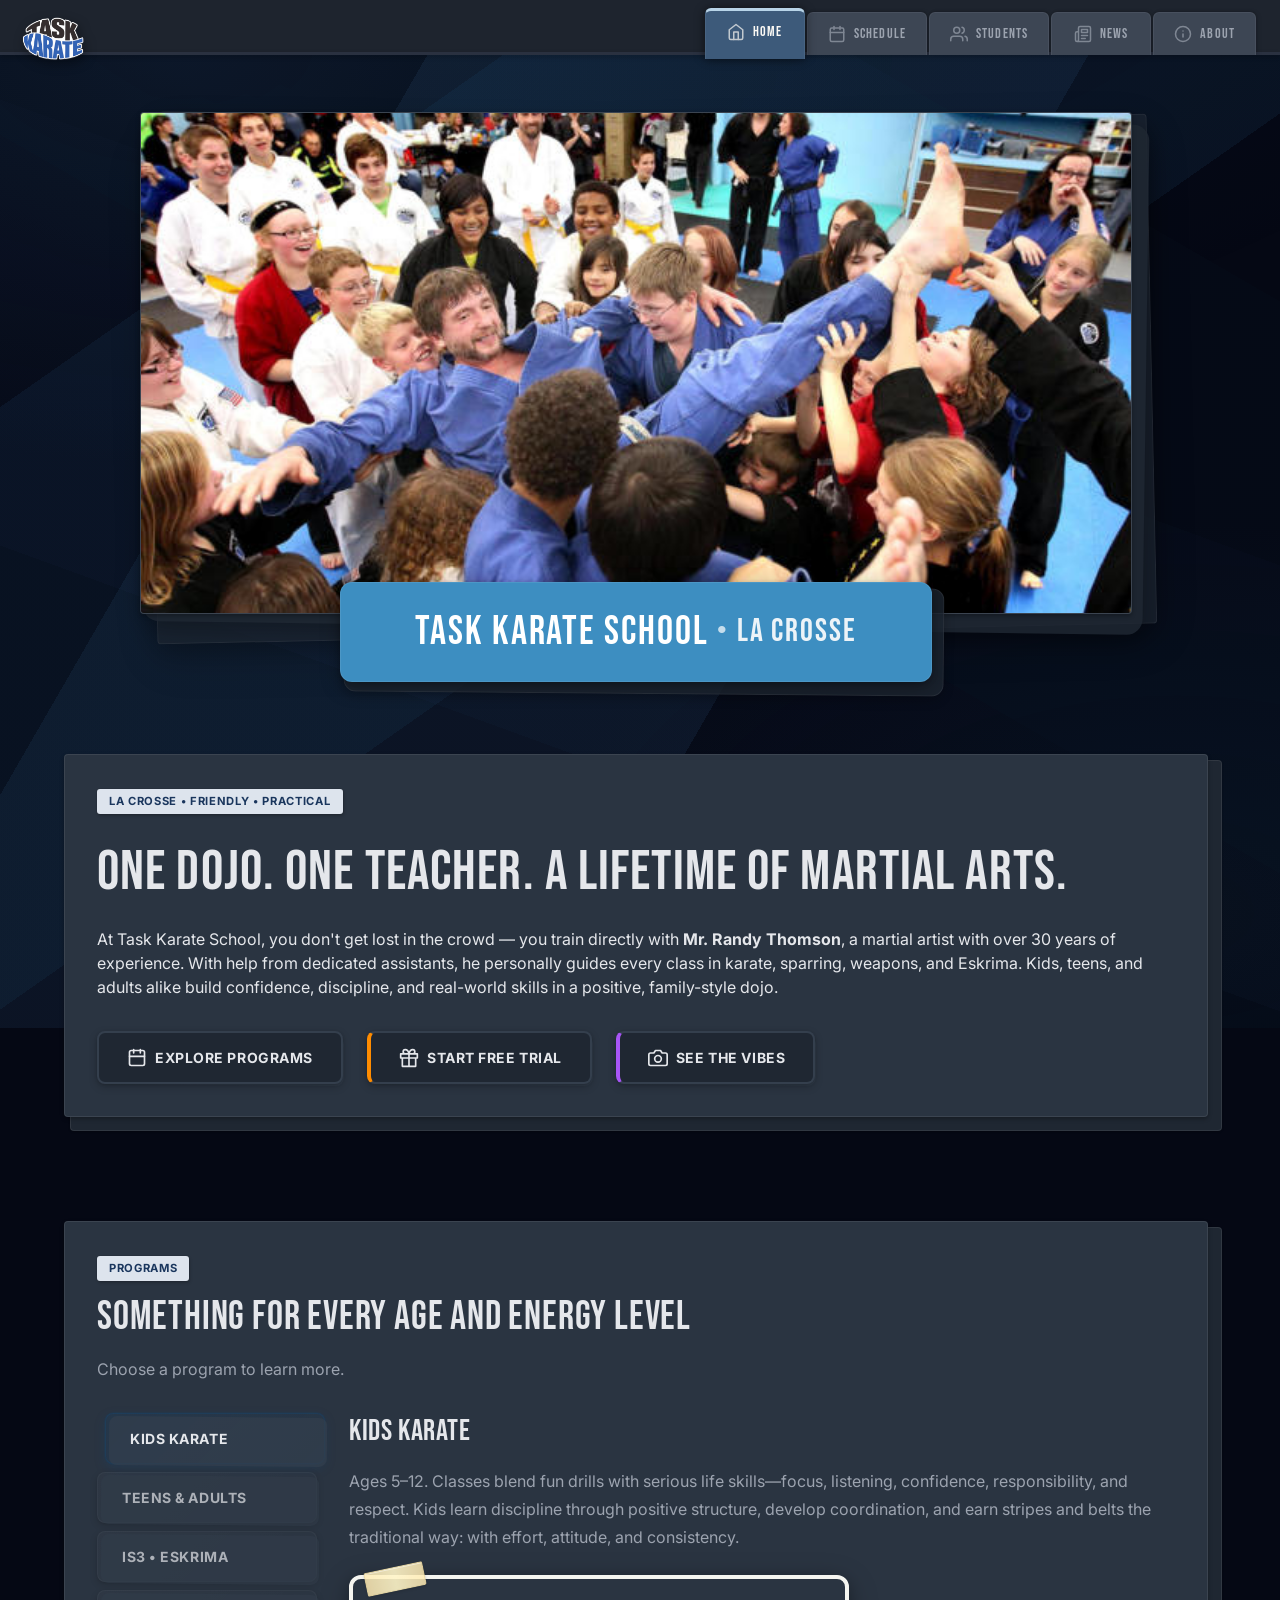
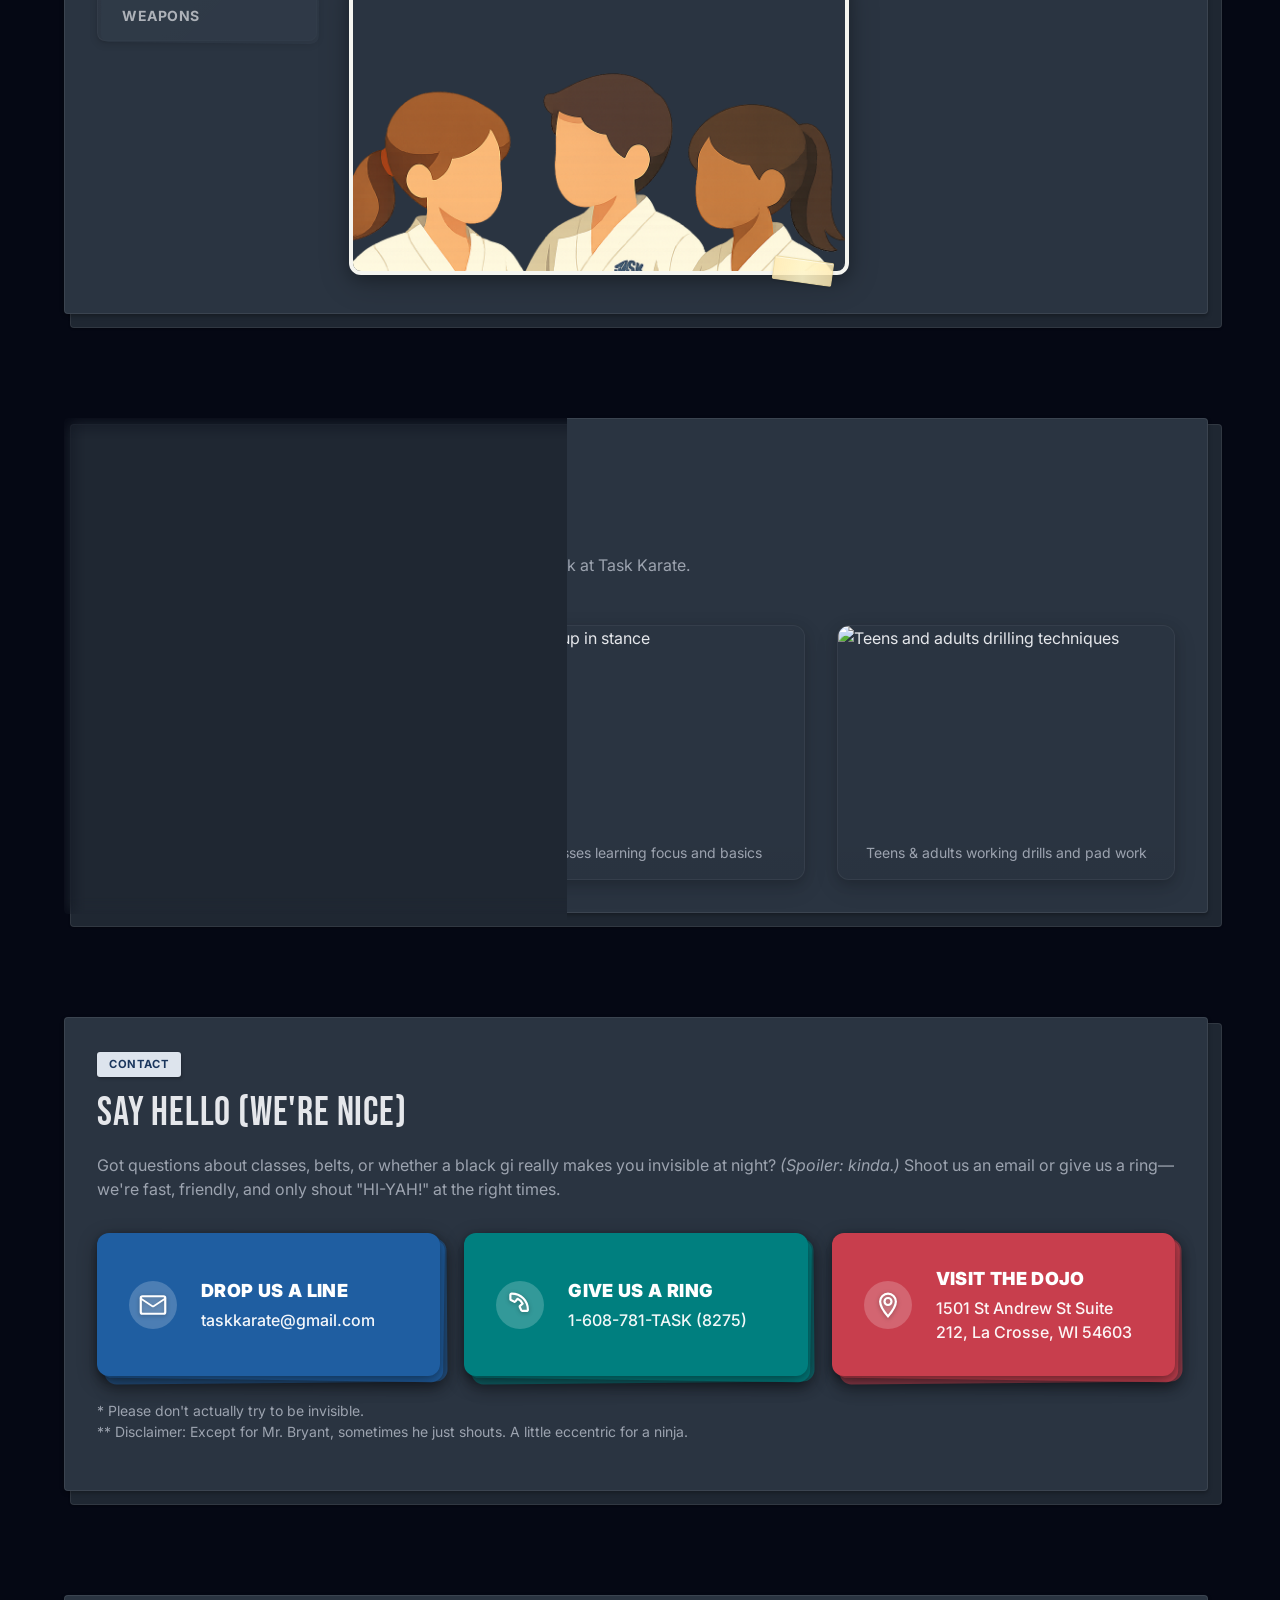
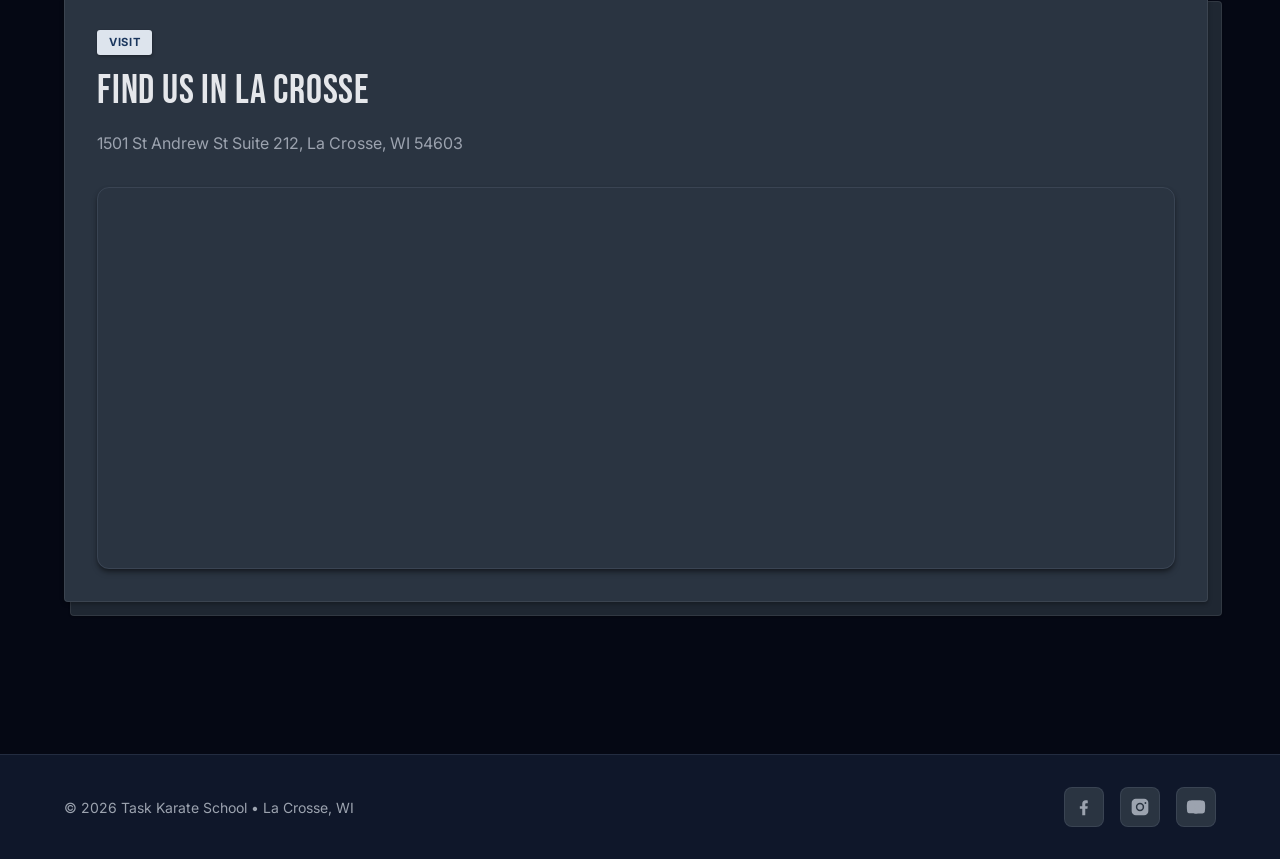
==== index.html @ 5d3a62e2 "Initial Upload" ====
<!DOCTYPE html>
<html lang="en">
<!-- ============================================
     TASK KARATE v4 - HOME PAGE
     Version: 4.0.0
     
     ╔════════════════════════════════════════════╗
     ║  BUILT WITH PAPER-FU METHODOLOGY           ║
     ╠════════════════════════════════════════════╣
     ║  A layered, tactile design system          ║
     ║  inspired by scrapbooking and Paper Mario. ║
     ╚════════════════════════════════════════════╝
     
     FILE STRUCTURE:
     ───────────────────────────────────────────
     css/
       paper-fu-core.css      ← Structural foundation
       paper-fu-theme-hi-yah.css ← Hi-Yah! colors/fonts
       paper-fu-navigation.css ← Navigation styles
       paper-fu-footer.css     ← Footer styles
       index.css               ← This page's styles
     
     js/
       partials.js       ← Loads nav/footer HTML
       navigation.js     ← Hamburger menu toggle
       scroll-progress.js ← Scroll progress bar
       tabs.js           ← Program tab switching
     
     SECTIONS ON THIS PAGE:
     ───────────────────────────────────────────
     1. HERO - Big cover image
     2. INTRO - Welcome message
     3. PROGRAMS - Kids, Teens/Adults, Eskrima, Weapons
     4. PHOTOS - Life on the mats gallery
     5. CONTACT - Email, phone, address
     6. MAP - Google Maps embed
     ============================================ -->

<head>
  <meta charset="UTF-8">
  <meta name="viewport" content="width=device-width, initial-scale=1">
  
  <!-- SEO Meta Tags -->
  <title>Task Karate School – La Crosse, WI</title>
  <meta name="description" content="Karate for kids, teens, and adults in the La Crosse area. Build confidence, learn practical self-defense, and have a blast at Task Karate School.">
  
  <!-- Favicon -->
  <link rel="icon" href="images/logo/Logo.png">
  
  <!-- ==========================================
       CSS FILES - Load Order Matters!
       ==========================================
       1. Core framework (structure, variables)
       2. Theme (colors, fonts)
       3. Origami enhancements (depth, shadows)
       4. Components (nav, footer)
       5. Page-specific styles
       ========================================== -->
  <link rel="stylesheet" href="css/paper-fu-core.css">
  <link rel="stylesheet" href="css/paper-fu-theme-hi-yah.css">
  <link rel="stylesheet" href="css/paper-fu-origami.css">
  <link rel="stylesheet" href="css/paper-fu-navigation.css">
  <link rel="stylesheet" href="css/paper-fu-footer.css">
  <link rel="stylesheet" href="css/index.css">
</head>

<body>
  
  <!-- ==========================================
       GEOMETRIC BACKGROUND
       ==========================================
       Decorative animated gradient background.
       Styled in paper-fu-theme-hi-yah.css
       ========================================== -->
  <div class="bg-geo" aria-hidden="true"></div>
  
  <!-- ==========================================
       HEADER (Navigation Bar)
       ==========================================
       Loaded dynamically from partials/navigation.html
       by js/partials.js
       ========================================== -->
  <div id="site-header"></div>
  
  <!-- ==========================================
       SCROLL PROGRESS INDICATOR
       ==========================================
       Colored bar showing page scroll position.
       Uses belt colors (white to black).
       Controlled by js/scroll-progress.js
       ========================================== -->
  <div class="navbar-progress" id="scrollProgress"></div>
  
  
  <!-- ==========================================
       MAIN CONTENT AREA
       ========================================== -->
  <main>
    
    
    <!-- ============================================
         SECTION 1: HERO
         ============================================
         Paper-Fu stacked hero with layered effect.
         
         TO CHANGE THE IMAGE:
         Update the src="" in the <img> tag below.
         ============================================ -->
    <section id="hero">
      <div class="container">
        
        <!-- Paper-Fu Hero Stack -->
        <div class="pf-stack hero-stack">
          <!-- Back paper layers (decorative) -->
          <div class="pf-layer bottom hero-layer"></div>
          <div class="pf-layer middle hero-layer"></div>
          
          <!-- Main hero image on top layer -->
          <div class="pf-layer top hero-wrapper">
            <img
              src="images/hero/Cover_Image.jpg"
              alt="Task Karate students celebrating on the mats"
              class="hero-image"
              loading="eager"
              decoding="async"
            >
          </div>
        </div>
        
        <!-- Title as separate paper element (below the image) -->
        <div class="hero-title-card pf-stack">
          <div class="pf-layer bottom"></div>
          <div class="pf-layer top">
            <h1 class="hero-text">
              <span class="hero-main">Task Karate School</span>
              <span class="hero-divider">•</span>
              <span class="hero-sub">La Crosse</span>
            </h1>
          </div>
        </div>
        
      </div>
    </section>
    
    
    <!-- ============================================
         SECTION 2: INTRO
         ============================================
         Welcome message with stacked paper effect.
         
         PAPER-FU STRUCTURE:
         ┌─────────────────────────────────────────┐
         │ .pf-stack                               │
         │   .pf-layer.bottom ← Back paper (tilted)│
         │   .pf-layer.top.pf-panel ← Front paper  │
         │     ...content...                       │
         └─────────────────────────────────────────┘
         ============================================ -->
    <section id="intro" class="pf-section">
      <div class="container">
        <div class="pf-stack">
          <!-- Back paper layer (decorative) -->
          <div class="pf-layer bottom"></div>
          
          <!-- Front paper layer (content) -->
          <div class="pf-layer top pf-panel">
            
            <!-- Eyebrow text (small label above heading) -->
            <span class="eyebrow">La Crosse • Friendly • Practical</span>
            
            <!-- Main heading -->
            <h1 class="heading-1 mt-3">One Dojo. One Teacher. A Lifetime of Martial Arts.</h1>
            
            <!-- Description paragraph -->
            <p class="mt-4">
              At Task Karate School, you don't get lost in the crowd — you train directly with
              <strong>Mr. Randy Thomson</strong>, a martial artist with over 30 years of experience.
              With help from dedicated assistants, he personally guides every class in karate, sparring,
              weapons, and Eskrima. Kids, teens, and adults alike build confidence, discipline,
              and real-world skills in a positive, family-style dojo.
            </p>
            
            <!-- Call-to-action buttons -->
            <div class="flex gap-4 mt-5 flex-wrap">
              <a class="btn" href="#programs">
                <!-- Calendar icon -->
                <svg width="20" height="20" viewBox="0 0 24 24" fill="none" stroke="currentColor" stroke-width="2" stroke-linecap="round" stroke-linejoin="round">
                  <rect x="3" y="3" width="18" height="18" rx="2"/>
                  <path d="M16 2v4M8 2v4M3 10h18"/>
                </svg>
                Explore Programs
              </a>
              <a class="btn btn-orange" href="#contact">
                <!-- Gift icon -->
                <svg width="20" height="20" viewBox="0 0 24 24" fill="none" stroke="currentColor" stroke-width="2" stroke-linecap="round" stroke-linejoin="round">
                  <path d="M20 12v10H4V12M22 7H2v5h20V7zM12 22V7M12 7H7.5a2.5 2.5 0 0 1 0-5C11 2 12 7 12 7zM12 7h4.5a2.5 2.5 0 0 0 0-5C13 2 12 7 12 7z"/>
                </svg>
                Start Free Trial
              </a>
              <a class="btn btn-purple" href="#photos">
                <!-- Camera icon -->
                <svg width="20" height="20" viewBox="0 0 24 24" fill="none" stroke="currentColor" stroke-width="2" stroke-linecap="round" stroke-linejoin="round">
                  <path d="M23 19a2 2 0 0 1-2 2H3a2 2 0 0 1-2-2V8a2 2 0 0 1 2-2h4l2-3h6l2 3h4a2 2 0 0 1 2 2z"/>
                  <circle cx="12" cy="13" r="4"/>
                </svg>
                See the Vibes
              </a>
            </div>
            
          </div>
        </div>
      </div>
    </section>
    
    
    <!-- ============================================
         SECTION 3: PROGRAMS
         ============================================
         Tabbed interface showing different programs:
         - Kids Karate
         - Teens & Adults
         - IS3 Eskrima
         - Weapons
         
         JavaScript (js/tabs.js) handles tab switching.
         ============================================ -->
    <section id="programs" class="pf-section">
      <div class="container">
        <div class="pf-stack">
          <div class="pf-layer bottom"></div>
          <div class="pf-layer top pf-panel">
            
            <span class="eyebrow">Programs</span>
            <h2 class="heading-2">Something for every age and energy level</h2>
            <p class="muted">Choose a program to learn more.</p>
            
            <!-- Programs Layout: Tabs on left, content on right -->
            <div class="programs-layout mt-6">
              
              <!-- TAB BUTTONS -->
              <div class="programs-tabs">
                <div class="tabs-list" role="tablist" aria-label="Programs">
                  
                  <!-- Kids Tab (default active) -->
                  <button 
                    class="tab btn is-active"
                    role="tab"
                    aria-selected="true"
                    aria-controls="panel-kids"
                    id="btn-kids"
                  >Kids Karate</button>
                  
                  <!-- Teens & Adults Tab -->
                  <button 
                    class="tab btn btn-purple"
                    role="tab"
                    aria-selected="false"
                    aria-controls="panel-teens"
                    id="btn-teens"
                  >Teens &amp; Adults</button>
                  
                  <!-- Eskrima Tab -->
                  <button 
                    class="tab btn btn-orange"
                    role="tab"
                    aria-selected="false"
                    aria-controls="panel-eskrima"
                    id="btn-eskrima"
                  >IS3 • Eskrima</button>
                  
                  <!-- Weapons Tab -->
                  <button 
                    class="tab btn btn-red"
                    role="tab"
                    aria-selected="false"
                    aria-controls="panel-weapons"
                    id="btn-weapons"
                  >Weapons</button>
                  
                </div>
              </div>
              
              <!-- TAB CONTENT PANELS -->
              <div class="programs-content">
                
                <!-- Kids Panel (default visible) -->
                <div class="tab-panel" id="panel-kids" role="tabpanel" aria-labelledby="btn-kids">
                  <h3 class="program-title">Kids Karate</h3>
                  <p class="program-desc">
                    Ages 5–12. Classes blend fun drills with serious life skills—focus, listening,
                    confidence, responsibility, and respect. Kids learn discipline through positive structure,
                    develop coordination, and earn stripes and belts the traditional way: with effort,
                    attitude, and consistency.
                  </p>
                  <div class="program-img-wrapper">
                    <img 
                      src="images/programs/Kids_Program.png"
                      alt="Kids Karate program"
                      class="program-img"
                      loading="lazy"
                    >
                  </div>
                </div>
                
                <!-- Teens & Adults Panel (hidden by default) -->
                <div class="tab-panel hidden" id="panel-teens" role="tabpanel" aria-labelledby="btn-teens">
                  <h3 class="program-title">Teens &amp; Adults</h3>
                  <p class="program-desc">
                    A practical blend of striking, self-defense, pad work, conditioning, and controlled 
                    partner drills. Teens and adults get a full-body workout, build confidence, reduce stress,
                    and develop real-world skills without the ego or intensity of a full-contact school.
                  </p>
                  <div class="program-img-wrapper">
                    <img 
                      src="images/programs/Teen_Adult_Program.png"
                      alt="Teens and adults karate program"
                      class="program-img"
                      loading="lazy"
                    >
                  </div>
                </div>
                
                <!-- Eskrima Panel (hidden by default) -->
                <div class="tab-panel hidden" id="panel-eskrima" role="tabpanel" aria-labelledby="btn-eskrima">
                  <h3 class="program-title">IS3 • Eskrima</h3>
                  <p class="program-desc">
                    Inayan System III (IS3) is a Filipino martial art rooted in the seven styles passed down 
                    from Mangisursuro Mike Inay and refined by Suro Emanuel Hart. Students learn timing, 
                    footwork, weapon handling, flow, and transitions between long, mid, and close range.
                  </p>
                  <div class="program-img-wrapper">
                    <img 
                      src="images/programs/IS3_Program.png"
                      alt="IS3 Eskrima program"
                      class="program-img"
                      loading="lazy"
                    >
                  </div>
                </div>
                
                <!-- Weapons Panel (hidden by default) -->
                <div class="tab-panel hidden" id="panel-weapons" role="tabpanel" aria-labelledby="btn-weapons">
                  <h3 class="program-title">Weapons</h3>
                  <p class="program-desc">
                    Structured practice with bo staff, nunchaku, escrima sticks, and traditional 
                    training tools. Students build coordination, control, and distance awareness using safe
                    padded or wooden trainers before progressing to more advanced techniques.
                  </p>
                  <div class="program-img-wrapper">
                    <img 
                      src="images/programs/Weapons_Program.png"
                      alt="Weapons training program"
                      class="program-img"
                      loading="lazy"
                    >
                  </div>
                </div>
                
              </div>
              
            </div>
            
          </div>
        </div>
      </div>
    </section>
    
    
    <!-- ============================================
         SECTION 4: PHOTOS
         ============================================
         Photo gallery showing life at the dojo.
         
         TO ADD MORE PHOTOS:
         Copy a <figure class="photo-tile">...</figure>
         block and update the src="" and text.
         ============================================ -->
    <section id="photos" class="pf-section">
      <div class="container">
        <div class="pf-stack">
          <div class="pf-layer bottom"></div>
          <div class="pf-layer top pf-panel">
            
            <span class="eyebrow">Photos</span>
            <h2 class="heading-2">Life on the Mats</h2>
            <p class="muted">
              Smiles, sweat, high-fives, and bowing in—peek at a typical week at Task Karate.
            </p>
            
            <!-- Photo Grid -->
            <div class="photo-grid mt-6">
              
              <figure class="photo-tile">
                <img
                  src="https://placehold.co/600x400/1e3a5f/94a3b8?text=Belt+Promotions"
                  alt="Big group celebrating on the mats"
                  class="photo-img"
                  loading="lazy"
                >
                <figcaption class="photo-caption">Belt promotions &amp; celebration days</figcaption>
              </figure>
              
              <figure class="photo-tile">
                <img
                  src="https://placehold.co/600x400/1e3a5f/94a3b8?text=Kids+Classes"
                  alt="Kids lined up in stance"
                  class="photo-img"
                  loading="lazy"
                >
                <figcaption class="photo-caption">Kids classes learning focus and basics</figcaption>
              </figure>
              
              <figure class="photo-tile">
                <img
                  src="https://placehold.co/600x400/1e3a5f/94a3b8?text=Teens+%26+Adults"
                  alt="Teens and adults drilling techniques"
                  class="photo-img"
                  loading="lazy"
                >
                <figcaption class="photo-caption">Teens &amp; adults working drills and pad work</figcaption>
              </figure>
              
            </div>
            
          </div>
        </div>
      </div>
    </section>
    
    
    <!-- ============================================
         SECTION 5: CONTACT
         ============================================
         Contact information tiles.
         ============================================ -->
    <section id="contact" class="pf-section">
      <div class="container">
        <div class="pf-stack">
          <div class="pf-layer bottom"></div>
          <div class="pf-layer top pf-panel">
            
            <span class="eyebrow">Contact</span>
            <h2 class="heading-2">Say Hello (We're Nice)</h2>
            <p class="muted">
              Got questions about classes, belts, or whether a black gi really makes you invisible at night?
              <em>(Spoiler: kinda.)</em> Shoot us an email or give us a ring—we're fast, friendly, and only
              shout "HI-YAH!" at the right times.
            </p>
            
            <!-- Contact Tiles -->
            <div class="contact-tiles mt-5">
              
              <!-- Email Tile -->
              <a class="contact-tile email" href="mailto:taskkarate@gmail.com" aria-label="Send an email">
                <div class="tile-icon">
                  <svg viewBox="0 0 32 32" fill="none">
                    <rect x="2" y="6" width="28" height="20" rx="2" fill="white" fill-opacity="0.15"/>
                    <path d="M2 8.5L15.3 17.3a1.5 1.5 0 0 0 1.4 0L30 8.5" stroke="white" stroke-width="2" stroke-linecap="round"/>
                    <rect x="2" y="6" width="28" height="20" rx="2" stroke="white" stroke-width="2.5"/>
                  </svg>
                </div>
                <div class="tile-text">
                  <div class="tile-title">Drop us a line</div>
                  <div class="tile-sub">taskkarate@gmail.com</div>
                </div>
              </a>
              
              <!-- Phone Tile -->
              <a class="contact-tile phone" href="tel:+16087818275" aria-label="Call Task Karate">
                <div class="tile-icon">
                  <svg viewBox="0 0 32 32" fill="none">
                    <path d="M6.5 3A1.5 1.5 0 0 0 5 4.5v5a1 1 0 0 0 .59.91l4 1.8a1 1 0 0 0 1.2-.28l2.5-3A12 12 0 0 1 19 14.5l-3 2.5a1 1 0 0 0-.28 1.2l1.8 4a1 1 0 0 0 .91.59h5A1.5 1.5 0 0 0 25 21.3C25 11 17 3 6.5 3Z" fill="white" fill-opacity="0.15"/>
                    <path d="M6.5 3A1.5 1.5 0 0 0 5 4.5v5a1 1 0 0 0 .59.91l4 1.8a1 1 0 0 0 1.2-.28l2.5-3A12 12 0 0 1 19 14.5l-3 2.5a1 1 0 0 0-.28 1.2l1.8 4a1 1 0 0 0 .91.59h5A1.5 1.5 0 0 0 25 21.3C25 11 17 3 6.5 3Z" stroke="white" stroke-width="2.5" stroke-linecap="round" stroke-linejoin="round"/>
                  </svg>
                </div>
                <div class="tile-text">
                  <div class="tile-title">Give us a ring</div>
                  <div class="tile-sub">1-608-781-TASK (8275)</div>
                </div>
              </a>
              
              <!-- Location Tile -->
              <a 
                class="contact-tile location"
                href="https://www.google.com/maps/place/1501+St+Andrew+St+Suite+212,+La+Crosse,+WI+54603/"
                target="_blank" 
                rel="noopener"
                aria-label="Open in Google Maps"
              >
                <div class="tile-icon">
                  <svg viewBox="0 0 32 32" fill="none">
                    <path d="M16 3C11 3 7 7 7 12c0 6.5 9 17 9 17s9-10.5 9-17c0-5-4-9-9-9Z" fill="white" fill-opacity="0.15"/>
                    <path d="M16 3C11 3 7 7 7 12c0 6.5 9 17 9 17s9-10.5 9-17c0-5-4-9-9-9Z" stroke="white" stroke-width="2.5"/>
                    <circle cx="16" cy="12" r="4" stroke="white" stroke-width="2.5"/>
                  </svg>
                </div>
                <div class="tile-text">
                  <div class="tile-title">Visit the dojo</div>
                  <div class="tile-sub">1501 St Andrew St Suite 212, La Crosse, WI 54603</div>
                </div>
              </a>
              
            </div>
            
            <p class="muted text-sm mt-4">
              * Please don't actually try to be invisible.<br>
              ** Disclaimer: Except for Mr. Bryant, sometimes he just shouts. A little eccentric for a ninja.
            </p>
            
          </div>
        </div>
      </div>
    </section>
    
    
    <!-- ============================================
         SECTION 6: MAP
         ============================================
         Embedded map showing dojo location.
         ============================================ -->
    <section id="map" class="pf-section">
      <div class="container">
        <div class="pf-stack">
          <div class="pf-layer bottom"></div>
          <div class="pf-layer top pf-panel">
            
            <span class="eyebrow">Visit</span>
            <h2 class="heading-2">Find Us in La Crosse</h2>
            <p class="muted">1501 St Andrew St Suite 212, La Crosse, WI 54603</p>
            
            <!-- Map Wrapper -->
            <div class="map-wrapper mt-5">
              <iframe
                title="Task Karate Map"
                width="100%"
                height="380"
                frameborder="0"
                scrolling="no"
                loading="lazy"
                src="https://www.openstreetmap.org/export/embed.html?bbox=-91.283%2C43.83%2C-91.20%2C43.89&layer=mapnik&marker=43.856%2C-91.230"
              ></iframe>
            </div>
            
          </div>
        </div>
      </div>
    </section>
    
    
  </main>
  
  
  <!-- ==========================================
       FOOTER
       ==========================================
       Loaded dynamically from partials/footer.html
       by js/partials.js
       ========================================== -->
  <div id="site-footer"></div>
  
  
  <!-- ==========================================
       BACK TO TOP BUTTON
       ==========================================
       Appears when scrolled down, scrolls to top.
       Controlled by js/back-to-top.js
       ========================================== -->
  <button class="back-to-top" id="backToTop" aria-label="Back to top">
    <svg viewBox="0 0 24 24" fill="none" stroke="currentColor" stroke-width="2.5" stroke-linecap="round" stroke-linejoin="round">
      <path d="M12 19V5M12 5l-7 7M12 5l7 7"/>
    </svg>
  </button>
  
  
  <!-- ==========================================
       JAVASCRIPT FILES
       ==========================================
       Load order:
       1. partials.js - Loads nav and footer HTML
       2. navigation.js - Hamburger menu
       3. scroll-progress.js - Progress bar
       4. tabs.js - Program tabs
       5. back-to-top.js - Back to top button
       ========================================== -->
  <script src="js/partials.js"></script>
  <script src="js/navigation.js"></script>
  <script src="js/scroll-progress.js"></script>
  <script src="js/tabs.js"></script>
  <script src="js/back-to-top.js"></script>
  
</body>
</html>
---- css/paper-fu-core.css ----
/* ============================================
   PAPER-FU CORE FRAMEWORK
   Version: 1.0.0 - TaskKarate v4
   
   ╔════════════════════════════════════════════╗
   ║  WHAT THIS FILE DOES                       ║
   ╠════════════════════════════════════════════╣
   ║  This is the STRUCTURAL FOUNDATION of      ║
   ║  Paper-Fu methodology. It defines:         ║
   ║  • Z-index scale (layer ordering)          ║
   ║  • Spacing scale (margins/padding)         ║
   ║  • Shadow system (depth perception)        ║
   ║  • Border radius (corner rounding)         ║
   ║  • Typography scale (font sizes)           ║
   ║  • Transitions (animation timing)          ║
   ║  • Container widths                        ║
   ║  • Base reset styles                       ║
   ║  • Core components (cards, panels, etc.)   ║
   ╚════════════════════════════════════════════╝
   
   ⚠️  DO NOT MODIFY VALUES IN THEMES!
       Themes should ONLY override colors, fonts,
       and decorative elements.
   
   📁 Related Files:
       - paper-fu-theme-hi-yah.css (Hi-Yah! theme colors)
       - paper-fu-navigation.css (navigation styles)
       - paper-fu-stacked-paper.css (stacked paper effects)
   ============================================ */


/* ============================================
   SECTION 1: CSS CUSTOM PROPERTIES (VARIABLES)
   ============================================
   
   These are the building blocks of Paper-Fu.
   Think of them as a consistent ruler that
   everything else is measured against.
   ============================================ */

:root {
  
  /* ==========================================
     Z-INDEX SCALE
     ==========================================
     
     PURPOSE: Control which elements appear
     "in front of" or "behind" other elements.
     
     USAGE: Use these instead of random numbers!
     
     LAYERS (back to front):
     ┌─────────────────────────────────────────┐
     │ z-tooltip (70) ← Tooltips, help text    │
     │ z-toast (60) ← Notifications            │
     │ z-modal (50) ← Popup dialogs            │
     │ z-dropdown (40) ← Dropdown menus        │
     │ z-sticky (30) ← Fixed navbar            │
     │ z-elevated (20) ← Emphasized cards      │
     │ z-content (10) ← Regular cards/panels   │
     │ z-base (1) ← Page content               │
     │ z-background (0) ← Background elements  │
     └─────────────────────────────────────────┘
     
     ⚠️ DO NOT MODIFY IN THEMES
     ========================================== */
  --pf-z-background: 0;
  --pf-z-base: 1;
  --pf-z-content: 10;
  --pf-z-elevated: 20;
  --pf-z-sticky: 30;
  --pf-z-dropdown: 40;
  --pf-z-modal: 50;
  --pf-z-toast: 60;
  --pf-z-tooltip: 70;
  
  
  /* ==========================================
     SPACING SCALE
     ==========================================
     
     PURPOSE: Consistent spacing for margins,
     padding, and gaps throughout the site.
     
     VISUAL GUIDE:
     ┌─────────────────────────────────────────┐
     │ xs  = 4px   (tiny gaps)                 │
     │ sm  = 8px   (small gaps)                │
     │ md  = 16px  (standard spacing)          │
     │ lg  = 24px  (comfortable spacing)       │
     │ xl  = 32px  (section padding)           │
     │ 2xl = 48px  (large sections)            │
     │ 3xl = 64px  (major sections)            │
     │ 4xl = 96px  (hero sections)             │
     └─────────────────────────────────────────┘
     
     EXAMPLES:
       padding: var(--pf-space-md);       ← 16px
       margin-bottom: var(--pf-space-lg); ← 24px
       gap: var(--pf-space-xl);           ← 32px
     
     ⚠️ DO NOT MODIFY IN THEMES
     ========================================== */
  --pf-space-xs: 0.25rem;    /* 4px */
  --pf-space-sm: 0.5rem;     /* 8px */
  --pf-space-md: 1rem;       /* 16px */
  --pf-space-lg: 1.5rem;     /* 24px */
  --pf-space-xl: 2rem;       /* 32px */
  --pf-space-2xl: 3rem;      /* 48px */
  --pf-space-3xl: 4rem;      /* 64px */
  --pf-space-4xl: 6rem;      /* 96px */
  
  
  /* ==========================================
     SHADOW SYSTEM
     ==========================================
     
     PURPOSE: Create depth and elevation.
     Paper-Fu uses SOFT shadows, not harsh ones.
     
     ELEVATION LEVELS:
     ┌─────────────────────────────────────────┐
     │ sm  → Subtle, barely noticeable         │
     │ md  → Standard card elevation           │
     │ lg  → Prominent, emphasized             │
     │ xl  → Modal dialogs, major emphasis     │
     │ 2xl → Maximum depth (rare use)          │
     └─────────────────────────────────────────┘
     
     --pf-shadow-color is set by themes!
     This allows dark/light themes to have
     appropriate shadow colors.
     
     ⚠️ Structure is fixed; color is themeable
     ========================================== */
  --pf-shadow-sm: 0 1px 2px 0 var(--pf-shadow-color, rgba(0, 0, 0, 0.05));
  
  --pf-shadow-md: 
    0 4px 6px -1px var(--pf-shadow-color, rgba(0, 0, 0, 0.1)),
    0 2px 4px -1px var(--pf-shadow-color, rgba(0, 0, 0, 0.06));
  
  --pf-shadow-lg: 
    0 10px 15px -3px var(--pf-shadow-color, rgba(0, 0, 0, 0.1)),
    0 4px 6px -2px var(--pf-shadow-color, rgba(0, 0, 0, 0.05));
  
  --pf-shadow-xl: 
    0 20px 25px -5px var(--pf-shadow-color, rgba(0, 0, 0, 0.1)),
    0 10px 10px -5px var(--pf-shadow-color, rgba(0, 0, 0, 0.04));
  
  --pf-shadow-2xl: 
    0 25px 50px -12px var(--pf-shadow-color, rgba(0, 0, 0, 0.25));
  
  /* Hover state shadows (slightly more prominent) */
  --pf-shadow-md-hover: 
    0 6px 10px -1px var(--pf-shadow-color, rgba(0, 0, 0, 0.12)),
    0 3px 6px -1px var(--pf-shadow-color, rgba(0, 0, 0, 0.08));
  
  --pf-shadow-lg-hover: 
    0 14px 20px -3px var(--pf-shadow-color, rgba(0, 0, 0, 0.12)),
    0 6px 10px -2px var(--pf-shadow-color, rgba(0, 0, 0, 0.07));
  
  
  /* ==========================================
     BORDER RADIUS
     ==========================================
     
     PURPOSE: Consistent corner rounding.
     Paper-Fu uses softer, rounded corners.
     
     USAGE GUIDE:
     ┌─────────────────────────────────────────┐
     │ sm   (4px)  → Buttons, badges           │
     │ md   (8px)  → Cards, inputs             │
     │ lg   (12px) → Panels                    │
     │ xl   (16px) → Hero sections             │
     │ 2xl  (24px) → Feature cards             │
     │ full (9999) → Circles, pills            │
     └─────────────────────────────────────────┘
     
     ⚠️ DO NOT MODIFY IN THEMES
     ========================================== */
  --pf-radius-sm: 0.25rem;   /* 4px */
  --pf-radius-md: 0.5rem;    /* 8px */
  --pf-radius-lg: 0.75rem;   /* 12px */
  --pf-radius-xl: 1rem;      /* 16px */
  --pf-radius-2xl: 1.5rem;   /* 24px */
  --pf-radius-full: 9999px;  /* Perfect circles */
  
  
  /* ==========================================
     TYPOGRAPHY SCALE
     ==========================================
     
     PURPOSE: Consistent font sizing.
     
     SIZE CHART:
     ┌─────────────────────────────────────────┐
     │ xs   = 12px → Fine print, labels        │
     │ sm   = 14px → Captions, helper text     │
     │ base = 16px → Body text (default)       │
     │ lg   = 18px → Lead paragraphs           │
     │ xl   = 20px → Subheadings               │
     │ 2xl  = 24px → h4 headings               │
     │ 3xl  = 30px → h3 headings               │
     │ 4xl  = 36px → h2 headings               │
     │ 5xl  = 48px → h1 headings               │
     └─────────────────────────────────────────┘
     
     NOTE: Font FAMILIES are set by themes!
     ⚠️ DO NOT MODIFY SIZE VALUES IN THEMES
     ========================================== */
  --pf-font-size-xs: 0.75rem;    /* 12px */
  --pf-font-size-sm: 0.875rem;   /* 14px */
  --pf-font-size-base: 1rem;     /* 16px */
  --pf-font-size-lg: 1.125rem;   /* 18px */
  --pf-font-size-xl: 1.25rem;    /* 20px */
  --pf-font-size-2xl: 1.5rem;    /* 24px */
  --pf-font-size-3xl: 1.875rem;  /* 30px */
  --pf-font-size-4xl: 2.25rem;   /* 36px */
  --pf-font-size-5xl: 3rem;      /* 48px */
  
  /* Line heights for readability */
  --pf-line-height-tight: 1.25;    /* Headings */
  --pf-line-height-normal: 1.5;    /* Body text */
  --pf-line-height-relaxed: 1.75;  /* Long reads */
  
  
  /* ==========================================
     TRANSITIONS
     ==========================================
     
     PURPOSE: Smooth, consistent animations.
     
     TIMING GUIDE:
     ┌─────────────────────────────────────────┐
     │ fast = 150ms → Hovers, quick feedback   │
     │ base = 200ms → Standard interactions    │
     │ slow = 300ms → Major state changes      │
     └─────────────────────────────────────────┘
     
     USAGE:
       transition: all var(--pf-transition-fast);
     
     ⚠️ DO NOT MODIFY IN THEMES
     ========================================== */
  --pf-transition-fast: 150ms ease;
  --pf-transition-base: 200ms ease;
  --pf-transition-slow: 300ms ease;
  
  
  /* ==========================================
     LAYER DEPTH MULTIPLIER
     ==========================================
     
     PURPOSE: Adjust shadow intensity for
     stacked elements.
     
     USAGE: Multiply shadows by this value
     for layered components.
     ========================================== */
  --pf-layer-depth: 1;
}


/* ============================================
   SECTION 2: GLOBAL RESET & BASE STYLES
   ============================================
   
   These styles remove browser inconsistencies
   and set a clean foundation for all elements.
   ============================================ */

/* Box sizing reset - makes sizing predictable */
*,
*::before,
*::after {
  box-sizing: border-box;
  margin: 0;
  padding: 0;
}

/* Smooth scrolling for anchor links */
html {
  scroll-behavior: smooth;
  font-size: 16px; /* Base for rem calculations */
  -webkit-font-smoothing: antialiased;
  -moz-osx-font-smoothing: grayscale;
}

/* Body base styles - colors/fonts from theme */
body {
  font-family: var(--pf-font-primary, -apple-system, BlinkMacSystemFont, 'Segoe UI', sans-serif);
  font-size: var(--pf-font-size-base);
  line-height: var(--pf-line-height-normal);
  color: var(--pf-text-primary, #1a1a1a);
  background-color: var(--pf-bg-primary, #ffffff);
  min-height: 100vh;
  position: relative;
}


/* ============================================
   SECTION 3: TYPOGRAPHY
   ============================================
   
   Heading styles and basic text formatting.
   Colors and fonts come from the theme file.
   ============================================ */

/* All headings share these traits */
h1, h2, h3, h4, h5, h6 {
  font-weight: 600;
  line-height: var(--pf-line-height-tight);
  margin-bottom: var(--pf-space-md);
  color: var(--pf-text-primary);
}

/* Size each heading appropriately */
h1 { font-size: var(--pf-font-size-5xl); }  /* 48px */
h2 { font-size: var(--pf-font-size-4xl); }  /* 36px */
h3 { font-size: var(--pf-font-size-3xl); }  /* 30px */
h4 { font-size: var(--pf-font-size-2xl); }  /* 24px */
h5 { font-size: var(--pf-font-size-xl); }   /* 20px */
h6 { font-size: var(--pf-font-size-lg); }   /* 18px */

/* Paragraphs */
p {
  margin-bottom: var(--pf-space-md);
}

/* Links - color from theme */
a {
  color: var(--pf-accent-primary, #3b82f6);
  text-decoration: none;
  transition: color var(--pf-transition-fast);
}

a:hover {
  color: var(--pf-accent-primary-hover, #2563eb);
}


/* ============================================
   SECTION 4: LAYOUT CONTAINERS
   ============================================
   
   These control the max-width of content
   and center it on the page.
   
   USAGE:
     <div class="container">...</div>
     <div class="container container-wide">...</div>
   ============================================ */

.container {
  width: 100%;
  max-width: 1200px;
  margin-left: auto;
  margin-right: auto;
  padding-left: var(--pf-space-lg);
  padding-right: var(--pf-space-lg);
}

/* For extra-wide content like photo galleries */
.container-wide {
  max-width: 1400px;
}

/* For narrow content like articles */
.container-narrow {
  max-width: 800px;
}

/* Reduce padding on mobile */
@media (max-width: 768px) {
  .container {
    padding-left: var(--pf-space-md);
    padding-right: var(--pf-space-md);
  }
}


/* ============================================
   SECTION 5: PAGE SECTIONS
   ============================================
   
   Sections provide vertical rhythm and spacing
   between major content areas.
   
   USAGE:
     <section class="pf-section">...</section>
   ============================================ */

.pf-section {
  padding-top: var(--pf-space-2xl);
  padding-bottom: var(--pf-space-2xl);
  position: relative;
  z-index: var(--pf-z-base);
}

/* First section gets extra top margin for navbar */
.pf-section:first-of-type {
  padding-top: var(--pf-space-4xl);
}

@media (max-width: 768px) {
  .pf-section:first-of-type {
    padding-top: var(--pf-space-3xl);
  }
}


/* ============================================
   SECTION 6: STACKED PAPER SYSTEM
   ============================================
   
   THE SIGNATURE PAPER-FU VISUAL!
   
   Creates the illusion of REAL layered paper sheets.
   
   PAPER-FU PRINCIPLES:
   • SOLID matte colors (no transparency)
   • Realistic directional shadows
   • Clean, crisp paper edges
   • Slight offset for stacked effect
   • Minimalistic but realistic
   
   STRUCTURE:
   ┌─────────────────────────────────────────┐
   │  <div class="pf-stack">                 │
   │    <div class="pf-layer bottom"></div>  │ ← Back paper
   │    <div class="pf-layer top pf-panel">  │ ← Front paper
   │      ...content...                      │
   │    </div>                               │
   │  </div>                                 │
   └─────────────────────────────────────────┘
   ============================================ */

/* Container for stacked papers */
.pf-stack {
  position: relative;
  isolation: isolate;
  /* Leave room for shadow layers */
  padding-bottom: 6px;
  padding-right: 6px;
}

/* Base layer styling */
.pf-layer {
  position: relative;
}

/* Bottom layer - the "back" paper that peeks out */
.pf-layer.bottom {
  position: absolute;
  inset: 0;
  
  /* SOLID color - real paper is opaque */
  background: var(--pf-surface-2, #1f2732);
  
  /* Slight rounding like real paper corners */
  border-radius: 4px;
  
  /* Offset to show stacked effect */
  transform: translate(6px, 6px);
  
  /* Real paper shadow */
  box-shadow: 0 1px 3px rgba(0, 0, 0, 0.25);
  
  /* Paper edge */
  border: 1px solid rgba(255, 255, 255, 0.05);
  
  z-index: var(--pf-z-base);
  pointer-events: none;
}

/* Top layer - the main content paper */
.pf-layer.top {
  position: relative;
  z-index: var(--pf-z-content);
}


/* ============================================
   SECTION 7: PANELS & CARDS
   ============================================
   
   PANELS: Large content areas (sections)
   CARDS: Smaller content blocks (items)
   
   Both use REAL paper styling:
   - Solid backgrounds (no gradients)
   - Realistic shadows (directional)
   - Clean edges
   ============================================ */

/* ----- PANELS (Large content areas) ----- */
.pf-panel {
  /* Solid paper color */
  background: var(--pf-surface-1, #2a3441);
  
  /* Paper corners - slightly rounded */
  border-radius: 4px;
  
  padding: var(--pf-space-2xl);
  
  /* Real paper shadow - falls below */
  box-shadow: 0 2px 6px rgba(0, 0, 0, 0.25);
  
  position: relative;
  z-index: var(--pf-z-content);
  
  /* Paper edge */
  border: 1px solid rgba(255, 255, 255, 0.06);
}

/* Hero panels (centered, extra padding) */
.pf-panel-hero {
  padding: var(--pf-space-4xl) var(--pf-space-2xl);
  text-align: center;
}

/* ----- CARDS (Smaller content blocks) ----- */
.pf-card {
  /* Solid paper color */
  background: var(--pf-surface-1, #2a3441);
  
  /* Paper corners */
  border-radius: 4px;
  
  padding: var(--pf-space-xl);
  
  /* Real paper shadow */
  box-shadow: 0 2px 4px rgba(0, 0, 0, 0.2);
  
  position: relative;
  z-index: var(--pf-z-content);
  
  /* Paper edge */
  border: 1px solid rgba(255, 255, 255, 0.06);
  
  /* Smooth hover animation */
  transition: 
    transform var(--pf-transition-fast),
    box-shadow var(--pf-transition-fast);
}

/* Card lift on hover - like picking up paper */
.pf-card:hover {
  transform: translateY(-2px);
  box-shadow: 0 4px 8px rgba(0, 0, 0, 0.25);
}

/* Card size variants */
.pf-card-sm {
  padding: var(--pf-space-lg);
}

.pf-card-lg {
  padding: var(--pf-space-2xl);
}

/* Elevated cards (more prominent) */
.pf-card-elevated {
  box-shadow: 0 4px 8px rgba(0, 0, 0, 0.3);
  z-index: var(--pf-z-elevated);
}

.pf-card-elevated:hover {
  box-shadow: 0 6px 12px rgba(0, 0, 0, 0.35);
}

/* Bordered cards (subtle outline) */
.pf-card-bordered {
  border: 1px solid rgba(255, 255, 255, 0.08);
}


/* ============================================
   SECTION 8: BUTTONS
   ============================================
   
   Paper-Fu buttons have soft shadows and
   gentle lift effects on hover.
   
   VARIANTS:
   - .pf-button (base)
   - .pf-button-primary (accent color)
   - .pf-button-secondary (subtle)
   - .pf-button-sm / .pf-button-lg (sizes)
   ============================================ */

.pf-button {
  display: inline-flex;
  align-items: center;
  justify-content: center;
  gap: var(--pf-space-sm);
  
  padding: var(--pf-space-sm) var(--pf-space-lg);
  
  border: none;
  border-radius: var(--pf-radius-md);
  
  font-family: inherit;
  font-size: var(--pf-font-size-base);
  font-weight: 500;
  
  cursor: pointer;
  
  /* Paper-Fu shadow */
  box-shadow: var(--pf-shadow-sm);
  
  /* Smooth animations */
  transition: 
    transform var(--pf-transition-fast),
    box-shadow var(--pf-transition-fast),
    background-color var(--pf-transition-fast);
}

/* Lift on hover */
.pf-button:hover {
  transform: translateY(-1px);
  box-shadow: var(--pf-shadow-md);
}

/* Press effect */
.pf-button:active {
  transform: translateY(0);
  box-shadow: var(--pf-shadow-sm);
}

/* Primary button - uses accent color */
.pf-button-primary {
  background: var(--pf-accent-primary, #3b82f6);
  color: var(--pf-text-inverse, #ffffff);
}

/* Secondary button - subtle */
.pf-button-secondary {
  background: var(--pf-surface-2, #f5f5f5);
  color: var(--pf-text-primary, #1a1a1a);
  border: 1px solid var(--pf-border-medium, rgba(0, 0, 0, 0.12));
}

/* Size variants */
.pf-button-sm {
  padding: var(--pf-space-xs) var(--pf-space-md);
  font-size: var(--pf-font-size-sm);
}

.pf-button-lg {
  padding: var(--pf-space-md) var(--pf-space-xl);
  font-size: var(--pf-font-size-lg);
}


/* ============================================
   SECTION 9: FORM ELEMENTS
   ============================================
   
   Consistent styling for all form inputs.
   Paper-Fu forms have soft shadows and
   clear focus states.
   ============================================ */

/* Text inputs, textareas, selects */
.pf-input,
.pf-textarea,
.pf-select,
input[type="text"],
input[type="email"],
input[type="password"],
input[type="search"],
input[type="url"],
input[type="tel"],
input[type="number"],
input[type="date"],
textarea,
select {
  width: 100%;
  padding: var(--pf-space-sm) var(--pf-space-md);
  
  border: 1px solid var(--pf-border-medium, rgba(0, 0, 0, 0.12));
  border-radius: var(--pf-radius-md);
  
  font-family: inherit;
  font-size: var(--pf-font-size-base);
  
  background-color: var(--pf-surface-1, #ffffff);
  color: var(--pf-text-primary, #1a1a1a);
  
  box-shadow: var(--pf-shadow-sm);
  
  transition: 
    border-color var(--pf-transition-fast),
    box-shadow var(--pf-transition-fast);
}

/* Focus state - clear visual feedback */
.pf-input:focus,
.pf-textarea:focus,
.pf-select:focus,
input:focus,
textarea:focus,
select:focus {
  outline: none;
  border-color: var(--pf-accent-primary, #3b82f6);
  box-shadow: 
    0 0 0 3px var(--pf-accent-primary-alpha, rgba(59, 130, 246, 0.1)),
    var(--pf-shadow-md);
}

/* Placeholder text */
.pf-input::placeholder,
.pf-textarea::placeholder,
input::placeholder,
textarea::placeholder {
  color: var(--pf-text-tertiary, #909090);
  opacity: 0.7;
}

/* Textarea specifics */
textarea {
  resize: vertical;
  min-height: 100px;
  line-height: var(--pf-line-height-normal);
}

/* Select dropdown arrow */
select {
  cursor: pointer;
  appearance: none;
  background-image: url("data:image/svg+xml,%3Csvg xmlns='http://www.w3.org/2000/svg' width='12' height='12' viewBox='0 0 12 12'%3E%3Cpath fill='%23666' d='M6 9L1 4h10z'/%3E%3C/svg%3E");
  background-repeat: no-repeat;
  background-position: right var(--pf-space-md) center;
  padding-right: var(--pf-space-2xl);
}

/* Form labels */
.pf-label,
label {
  display: block;
  margin-bottom: var(--pf-space-xs);
  font-size: var(--pf-font-size-sm);
  font-weight: 500;
  color: var(--pf-text-secondary, #666666);
}


/* ============================================
   SECTION 10: BADGES & LABELS
   ============================================
   
   Small inline elements for categories,
   tags, and status indicators.
   ============================================ */

.pf-badge {
  display: inline-flex;
  align-items: center;
  
  padding: var(--pf-space-xs) var(--pf-space-sm);
  
  border-radius: var(--pf-radius-full);
  
  font-size: var(--pf-font-size-xs);
  font-weight: 600;
  text-transform: uppercase;
  letter-spacing: 0.05em;
  
  background: var(--pf-surface-2, #f5f5f5);
  color: var(--pf-text-primary, #1a1a1a);
  
  box-shadow: var(--pf-shadow-sm);
}

/* Badge variants */
.pf-badge-primary {
  background: var(--pf-accent-primary, #3b82f6);
  color: var(--pf-text-inverse, #ffffff);
}

.pf-badge-success {
  background: var(--pf-accent-success, #10b981);
  color: var(--pf-text-inverse, #ffffff);
}

.pf-badge-warning {
  background: var(--pf-accent-warning, #f59e0b);
  color: var(--pf-text-inverse, #ffffff);
}

.pf-badge-error {
  background: var(--pf-accent-error, #ef4444);
  color: var(--pf-text-inverse, #ffffff);
}


/* ============================================
   SECTION 11: EYEBROW TEXT
   ============================================
   
   Small label text that appears ABOVE headings.
   Like "Programs" above "Kids Karate".
   ============================================ */

.eyebrow {
  display: block;
  font-size: var(--pf-font-size-sm);
  font-weight: 600;
  text-transform: uppercase;
  letter-spacing: 0.1em;
  color: var(--pf-accent-primary, #3b82f6);
  margin-bottom: var(--pf-space-sm);
}


/* ============================================
   SECTION 12: MUTED TEXT
   ============================================
   
   Subdued text for descriptions, captions,
   and secondary information.
   ============================================ */

.muted {
  color: var(--pf-text-secondary, #666666);
}

.text-sm {
  font-size: var(--pf-font-size-sm);
}


/* ============================================
   SECTION 13: GRID SYSTEM
   ============================================
   
   Simple responsive grids for layouts.
   
   USAGE:
     <div class="pf-grid pf-grid-2">...</div>
     <div class="pf-grid pf-grid-3">...</div>
   ============================================ */

.pf-grid {
  display: grid;
  gap: var(--pf-space-xl);
}

.pf-grid-2 { grid-template-columns: repeat(2, 1fr); }
.pf-grid-3 { grid-template-columns: repeat(3, 1fr); }
.pf-grid-4 { grid-template-columns: repeat(4, 1fr); }

/* Stack on mobile */
@media (max-width: 768px) {
  .pf-grid-2,
  .pf-grid-3,
  .pf-grid-4 {
    grid-template-columns: 1fr;
  }
}


/* ============================================
   SECTION 14: FLEX UTILITIES
   ============================================
   
   Quick flexbox layout helpers.
   ============================================ */

.flex {
  display: flex;
}

.flex-wrap {
  flex-wrap: wrap;
}

.flex-center {
  display: flex;
  align-items: center;
  justify-content: center;
}

.flex-between {
  display: flex;
  align-items: center;
  justify-content: space-between;
}

/* Common gap values */
.gap-2 { gap: var(--pf-space-sm); }
.gap-3 { gap: var(--pf-space-md); }
.gap-4 { gap: var(--pf-space-lg); }
.gap-5 { gap: var(--pf-space-xl); }
.gap-6 { gap: var(--pf-space-2xl); }


/* ============================================
   SECTION 15: SPACING UTILITIES
   ============================================
   
   Quick margin helpers.
   mt = margin-top, mb = margin-bottom
   ============================================ */

.mt-1 { margin-top: var(--pf-space-xs); }
.mt-2 { margin-top: var(--pf-space-sm); }
.mt-3 { margin-top: var(--pf-space-md); }
.mt-4 { margin-top: var(--pf-space-lg); }
.mt-5 { margin-top: var(--pf-space-xl); }
.mt-6 { margin-top: var(--pf-space-2xl); }

.mb-1 { margin-bottom: var(--pf-space-xs); }
.mb-2 { margin-bottom: var(--pf-space-sm); }
.mb-3 { margin-bottom: var(--pf-space-md); }
.mb-4 { margin-bottom: var(--pf-space-lg); }
.mb-5 { margin-bottom: var(--pf-space-xl); }
.mb-6 { margin-bottom: var(--pf-space-2xl); }


/* ============================================
   SECTION 16: VISIBILITY UTILITIES
   ============================================ */

.hidden {
  display: none !important;
}

.sr-only {
  position: absolute;
  width: 1px;
  height: 1px;
  padding: 0;
  margin: -1px;
  overflow: hidden;
  clip: rect(0, 0, 0, 0);
  white-space: nowrap;
  border: 0;
}


/* ============================================
   SECTION 17: ANIMATIONS
   ============================================
   
   Reusable animation keyframes.
   ============================================ */

@keyframes pf-fade-in {
  from { 
    opacity: 0; 
    transform: translateY(20px); 
  }
  to { 
    opacity: 1; 
    transform: translateY(0); 
  }
}

@keyframes pf-float {
  0%, 100% { transform: translateY(0px); }
  50% { transform: translateY(-10px); }
}

.pf-animate-fade-in {
  animation: pf-fade-in 0.5s ease-out;
}

.pf-animate-float {
  animation: pf-float 3s ease-in-out infinite;
}


/* ============================================
   SECTION 18: ACCESSIBILITY
   ============================================
   
   Respect user preferences for reduced motion.
   ============================================ */

@media (prefers-reduced-motion: reduce) {
  *,
  *::before,
  *::after {
    animation-duration: 0.01ms !important;
    animation-iteration-count: 1 !important;
    transition-duration: 0.01ms !important;
  }
  
  html {
    scroll-behavior: auto;
  }
}


/* ============================================
   SECTION 19: BACK TO TOP BUTTON
   ============================================
   Fixed button that appears when scrolled down.
   Works site-wide - button created by JS if missing.
   ============================================ */

.back-to-top {
  position: fixed;
  bottom: var(--pf-space-xl);
  left: var(--pf-space-xl);
  
  width: 56px;
  height: 56px;
  
  display: flex;
  align-items: center;
  justify-content: center;
  
  background: var(--pf-surface-1);
  color: var(--pf-accent-primary);
  
  border: 1px solid var(--pf-border-medium);
  border-radius: var(--pf-radius-md);
  
  cursor: pointer;
  
  box-shadow: var(--pf-shadow-md);
  
  z-index: var(--pf-z-sticky);
  
  /* Hidden by default */
  opacity: 0;
  visibility: hidden;
  transform: translateY(20px);
  
  transition: 
    opacity var(--pf-transition-base),
    visibility var(--pf-transition-base),
    transform var(--pf-transition-base),
    background var(--pf-transition-fast);
}

/* Visible state (controlled by JS) */
.back-to-top.visible {
  opacity: 1;
  visibility: visible;
  transform: translateY(0);
}

.back-to-top:hover {
  background: var(--pf-accent-primary);
  color: var(--pf-text-inverse);
}

.back-to-top svg {
  width: 24px;
  height: 24px;
}


/* ============================================
   SECTION 20: RESPONSIVE ADJUSTMENTS
   ============================================
   
   Mobile-friendly overrides.
   ============================================ */

@media (max-width: 768px) {
  /* Reduce large spacing on mobile */
  :root {
    --pf-space-4xl: 3rem;
    --pf-space-3xl: 2rem;
  }
  
  /* Mobile: Back-to-top bottom right */
  .back-to-top {
    left: auto;
    right: var(--pf-space-lg);
    bottom: var(--pf-space-lg);
    width: 48px;
    height: 48px;
  }
  
  /* Smaller headings on mobile */
  h1 { font-size: var(--pf-font-size-4xl); }
  h2 { font-size: var(--pf-font-size-3xl); }
  h3 { font-size: var(--pf-font-size-2xl); }
  
  /* Reduce panel padding */
  .pf-panel {
    padding: var(--pf-space-xl);
  }
  
  .pf-panel-hero {
    padding: var(--pf-space-2xl) var(--pf-space-lg);
  }
}


/* ============================================
   END OF PAPER-FU CORE FRAMEWORK
   ============================================
   
   Next steps:
   1. Include a theme file (paper-fu-theme-hi-yah.css)
   2. Include navigation styles (paper-fu-navigation.css)
   3. Include page-specific styles as needed
   
   File load order:
   1. paper-fu-core.css (this file)
   2. paper-fu-theme-*.css (theme colors/fonts)
   3. paper-fu-navigation.css (nav bar)
   4. page-specific.css (index.css, etc.)
   ============================================ */
---- css/paper-fu-theme-hi-yah.css ----
/* ============================================
   PAPER-FU THEME: HI-YAH!
   Version: 1.0.0 - TaskKarate v4
   
   ╔════════════════════════════════════════════╗
   ║  THE OFFICIAL TASK KARATE THEME            ║
   ╠════════════════════════════════════════════╣
   ║  Dark, warm navy backgrounds with the      ║
   ║  Pantone "Classic Blue" accent system.     ║
   ║                                            ║
   ║  Inspired by the dojo at night:            ║
   ║  • Deep navy backgrounds                   ║
   ║  • Warm, welcoming accent colors           ║
   ║  • High-contrast for readability           ║
   ║  • Belt-color accents for buttons          ║
   ╚════════════════════════════════════════════╝
   
   🎨 COLOR INSPIRATION:
      • Background: Deep navy (#0a0e1a to #0f172a)
      • Accent: Pantone Classic Blue (#0f4c81)
      • Belt colors for variety
   
   📁 Dependencies:
      - Requires: paper-fu-core.css (loaded first)
   
   ⚠️  This file ONLY overrides colors, fonts,
       and decorative elements - NOT structure!
   ============================================ */


/* ============================================
   GOOGLE FONTS IMPORT
   ============================================
   
   FONTS USED:
   • Bebas Neue - Headlines (bold, martial arts feel)
   • Inter - Body text (clean, readable)
   • Caveat - Handwritten notes (Paper-Fu touch)
   ============================================ */
@import url('https://fonts.googleapis.com/css2?family=Bebas+Neue&family=Caveat:wght@400;600&family=Inter:wght@400;500;600;700&display=swap');


/* ============================================
   SECTION 1: BRAND COLOR PALETTE
   ============================================
   
   These are the raw colors that everything
   else is built from. Change these to change
   the entire feel of the site.
   ============================================ */

:root {
  
  /* -----------------------------------------
     PANTONE CLASSIC BLUE SCALE
     -----------------------------------------
     The signature Task Karate blue.
     Ranges from light (100) to dark (900).
     
     Primary usage: --classic-blue-500
     ----------------------------------------- */
  --classic-blue-100: #b8d4e8;  /* Lightest */
  --classic-blue-200: #8fbddb;
  --classic-blue-300: #66a5ce;
  --classic-blue-400: #3d8ec1;  /* Light accent */
  --classic-blue-500: #0f4c81;  /* ← PRIMARY BLUE */
  --classic-blue-600: #0d4070;
  --classic-blue-700: #0a345e;
  --classic-blue-800: #08284d;  /* Dark accent */
  --classic-blue-900: #051c3b;  /* Darkest */
  
  
  /* -----------------------------------------
     NAVY BACKGROUND SCALE
     -----------------------------------------
     Deep, warm navy for backgrounds.
     Creates that "dojo at night" atmosphere.
     ----------------------------------------- */
  --navy-50:  #1e2942;  /* Lightest navy */
  --navy-100: #0f172a;  /* Primary background */
  --navy-200: #0a0e1a;  /* Deeper */
  --navy-300: #050814;  /* Deepest */
  
  
  /* -----------------------------------------
     BELT COLORS
     -----------------------------------------
     Traditional karate belt progression.
     Used for buttons, accents, and indicators.
     
     ORDER: White → Gold → Orange → Green → 
            Purple → Blue → Red → Brown → Black
     ----------------------------------------- */
  --belt-white:  #f5f5f0;
  --belt-gold:   #ffd700;
  --belt-orange: #ff8c00;
  --belt-green:  #22c55e;
  --belt-purple: #a855f7;
  --belt-blue:   #3b82f6;
  --belt-red:    #ef4444;
  --belt-brown:  #92400e;
  --belt-black:  #1a1a1a;
}


/* ============================================
   SECTION 2: SEMANTIC COLOR MAPPINGS
   ============================================
   
   These variables are used by paper-fu-core.css.
   They map our brand colors to the Paper-Fu
   variable system.
   ============================================ */

:root {
  
  /* -----------------------------------------
     BACKGROUND COLORS
     -----------------------------------------
     Main page backgrounds.
     ----------------------------------------- */
  --pf-bg-primary: var(--navy-300);      /* #050814 - Main background */
  --pf-bg-secondary: var(--navy-100);    /* #0f172a - Sections */
  --pf-bg-tertiary: var(--navy-50);      /* #1e2942 - Cards/panels */
  
  
  /* -----------------------------------------
     SURFACE COLORS (Cards, Panels, etc.)
     -----------------------------------------
     PAPER-FU: These must be SOLID colors!
     Real paper is opaque, not transparent.
     ----------------------------------------- */
  --pf-surface-1: #2a3441;   /* Primary surface - main cards/panels */
  --pf-surface-2: #1f2732;   /* Secondary surface - stacked paper behind */
  --pf-surface-3: #343f4d;   /* Tertiary surface - lighter paper */
  
  
  /* -----------------------------------------
     TEXT COLORS
     -----------------------------------------
     Primary: Main content text
     Secondary: Descriptions, subtitles
     Tertiary: Hints, placeholders
     Inverse: Text on dark buttons
     ----------------------------------------- */
  --pf-text-primary: #e5e7eb;    /* Light gray - main text */
  --pf-text-secondary: #9ca3af;  /* Medium gray - descriptions */
  --pf-text-tertiary: #6b7280;   /* Dim gray - hints */
  --pf-text-inverse: #ffffff;    /* White - on buttons */
  
  
  /* -----------------------------------------
     ACCENT COLORS (Brand highlights)
     -----------------------------------------
     Used for buttons, links, focus states.
     ----------------------------------------- */
  --pf-accent-primary: var(--classic-blue-400);       /* #3d8ec1 */
  --pf-accent-primary-hover: var(--classic-blue-300); /* #66a5ce */
  --pf-accent-primary-alpha: rgba(61, 142, 193, 0.2); /* Translucent */
  --pf-accent-secondary: var(--belt-purple);          /* #a855f7 */
  
  /* Status colors */
  --pf-accent-success: var(--belt-green);   /* #22c55e */
  --pf-accent-warning: var(--belt-orange);  /* #ff8c00 */
  --pf-accent-error: var(--belt-red);       /* #ef4444 */
  
  
  /* -----------------------------------------
     BORDER COLORS
     -----------------------------------------
     Subtle borders for definition.
     ----------------------------------------- */
  --pf-border-subtle: rgba(148, 163, 184, 0.15);  /* Barely visible */
  --pf-border-medium: rgba(148, 163, 184, 0.25);  /* Normal borders */
  --pf-border-strong: rgba(148, 163, 184, 0.40);  /* Emphasis */
  
  
  /* -----------------------------------------
     SHADOW COLORS
     -----------------------------------------
     Dark theme uses darker shadows.
     ----------------------------------------- */
  --pf-shadow-color: rgba(0, 0, 0, 0.35);
  --pf-shadow-color-strong: rgba(0, 0, 0, 0.50);
}


/* ============================================
   SECTION 3: TYPOGRAPHY
   ============================================
   
   Font family assignments for the theme.
   ============================================ */

:root {
  /* Primary font - body text */
  --pf-font-primary: 'Inter', -apple-system, BlinkMacSystemFont, 'Segoe UI', sans-serif;
  
  /* Headline font - big, bold, martial arts */
  --pf-font-headline: 'Bebas Neue', 'Impact', sans-serif;
  
  /* Handwritten font - Paper-Fu sticky notes */
  --pf-font-handwritten: 'Caveat', cursive;
  
  /* Monospace - code, if needed */
  --pf-font-mono: 'Fira Code', 'Courier New', monospace;
}


/* ============================================
   SECTION 4: BODY & BACKGROUND STYLING
   ============================================
   
   The overall page background with the
   signature Task Karate geometric gradient.
   ============================================ */

body {
  background-color: var(--pf-bg-primary);
  color: var(--pf-text-primary);
  font-family: var(--pf-font-primary);
}

/* Geometric gradient background overlay */
.bg-geo {
  position: fixed;
  inset: -10vmax;
  z-index: -1;
  pointer-events: none;
}

/* First gradient layer */
.bg-geo::before {
  content: "";
  position: absolute;
  inset: 0;
  background:
    /* Diagonal blue bands */
    linear-gradient(
      120deg,
      transparent 0% 30%,
      rgba(36, 77, 120, 0.18) 30% 60%,
      transparent 60%
    ),
    linear-gradient(
      -35deg,
      transparent 0% 45%,
      rgba(20, 54, 88, 0.22) 45% 72%,
      transparent 72%
    ),
    /* Radial glows */
    radial-gradient(
      1200px 700px at 20% 15%,
      rgba(34, 72, 112, 0.20),
      transparent 60%
    ),
    radial-gradient(
      1000px 600px at 85% 90%,
      rgba(8, 26, 41, 0.35),
      transparent 65%
    );
  filter: saturate(0.9);
  animation: subtle-float 20s ease-in-out infinite;
}

/* Second gradient layer */
.bg-geo::after {
  content: "";
  position: absolute;
  inset: 0;
  background:
    linear-gradient(
      200deg,
      transparent 0% 40%,
      rgba(16, 45, 80, 0.18) 40% 66%,
      transparent 66%
    ),
    linear-gradient(
      30deg,
      transparent 0% 50%,
      rgba(8, 32, 52, 0.18) 50% 78%,
      transparent 78%
    ),
    radial-gradient(
      1400px 800px at 50% -10%,
      rgba(10, 36, 60, 0.35),
      transparent 70%
    );
  mix-blend-mode: screen;
  opacity: 0.35;
  transform: translateY(6vh);
  animation: subtle-float 20s ease-in-out infinite;
  animation-delay: -10s;
}

/* Gentle floating animation */
@keyframes subtle-float {
  0%, 100% {
    transform: translateY(0) translateX(0);
    opacity: 0.35;
  }
  25% {
    transform: translateY(-2vh) translateX(1vw);
    opacity: 0.4;
  }
  50% {
    transform: translateY(1vh) translateX(-1vw);
    opacity: 0.3;
  }
  75% {
    transform: translateY(-1vh) translateX(0.5vw);
    opacity: 0.38;
  }
}


/* ============================================
   SECTION 5: HEADING OVERRIDES
   ============================================
   
   Headlines use Bebas Neue for that bold
   martial arts poster feel.
   ============================================ */

h1, h2, h3 {
  font-family: var(--pf-font-headline);
  font-weight: 400; /* Bebas Neue doesn't need weight */
  letter-spacing: 0.02em;
  text-transform: uppercase;
}

/* Specific heading classes from Task Karate */
.heading-1 {
  font-family: var(--pf-font-headline);
  font-size: clamp(2rem, 5vw, 3.5rem);
  line-height: 1.1;
  margin-bottom: var(--pf-space-lg);
  text-transform: uppercase;
}

.heading-2 {
  font-family: var(--pf-font-headline);
  font-size: clamp(1.5rem, 4vw, 2.5rem);
  line-height: 1.2;
  margin-bottom: var(--pf-space-md);
  text-transform: uppercase;
}

.heading-3 {
  font-family: var(--pf-font-headline);
  font-size: clamp(1.25rem, 3vw, 1.75rem);
  line-height: 1.3;
  text-transform: uppercase;
}


/* ============================================
   SECTION 6: PANEL & CARD THEME OVERRIDES
   ============================================
   
   Make panels and cards use our dark theme.
   ============================================ */

.pf-panel,
.pf-panel.card {
  background: var(--pf-surface-1);
  border: 1px solid var(--pf-border-medium);
  backdrop-filter: blur(8px);
  -webkit-backdrop-filter: blur(8px);
}

.pf-layer.bottom {
  background: var(--pf-surface-2);
  border: 1px solid var(--pf-border-subtle);
}

.pf-card {
  background: var(--pf-surface-1);
  border: 1px solid var(--pf-border-subtle);
}


/* ============================================
   SECTION 7: BUTTON THEME - BELT COLORS
   ============================================
   
   Buttons use the classic Task Karate belt
   color system for variety and recognition.
   ============================================ */

/* ============================================
   PAPER-FU BUTTONS
   ============================================
   Buttons styled as paper cards with stacked
   layers and solid matte colors.
   ============================================ */

/* Base button - Paper card style */
.btn {
  display: inline-flex;
  align-items: center;
  justify-content: center;
  gap: var(--pf-space-sm);
  
  padding: 0.875rem 1.75rem;
  
  /* Solid matte paper color */
  background: var(--pf-surface-2);
  color: var(--pf-text-primary);
  
  border: 2px solid var(--pf-surface-3);
  border-radius: var(--pf-radius-md);
  
  font-family: var(--pf-font-primary);
  font-size: var(--pf-font-size-sm);
  font-weight: 700;
  text-transform: uppercase;
  letter-spacing: 0.04em;
  
  cursor: pointer;
  text-decoration: none;
  
  position: relative;
  
  /* Paper shadow */
  box-shadow: 
    0 3px 8px rgba(0, 0, 0, 0.2),
    0 1px 3px rgba(0, 0, 0, 0.15);
  
  transition: 
    transform 0.2s cubic-bezier(0.34, 1.56, 0.64, 1),
    box-shadow 0.2s ease,
    border-color 0.2s ease;
}

/* Stacked paper layer behind */
.btn::before {
  content: "";
  position: absolute;
  inset: 0;
  background: var(--pf-surface-3);
  border-radius: var(--pf-radius-md);
  transform: translate(3px, 3px) rotate(0.5deg);
  z-index: -1;
  opacity: 0.7;
  transition: transform 0.2s ease;
}

.btn:hover {
  transform: translateY(-3px);
  border-color: var(--pf-accent-primary);
  box-shadow: 
    0 6px 16px rgba(0, 0, 0, 0.25),
    0 3px 6px rgba(0, 0, 0, 0.15);
}

.btn:hover::before {
  transform: translate(4px, 4px) rotate(0.8deg);
}

.btn:active {
  transform: translateY(-1px);
}

/* Button with accent left border (like a sticky note) */
.btn-orange {
  border-left: 4px solid var(--belt-orange);
}
.btn-orange:hover {
  border-color: var(--belt-orange);
  border-left-width: 4px;
}

.btn-purple {
  border-left: 4px solid var(--belt-purple);
}
.btn-purple:hover {
  border-color: var(--belt-purple);
  border-left-width: 4px;
}

.btn-red {
  border-left: 4px solid var(--belt-red);
}
.btn-red:hover {
  border-color: var(--belt-red);
  border-left-width: 4px;
}

.btn-green {
  border-left: 4px solid var(--belt-green);
}
.btn-green:hover {
  border-color: var(--belt-green);
  border-left-width: 4px;
}

/* Secondary/outline button */
.btn-secondary,
.btn-outline {
  background: transparent;
  color: var(--pf-text-primary);
  border: 1px solid var(--pf-border-medium);
}
.btn-secondary:hover,
.btn-outline:hover {
  background: var(--pf-surface-2);
  border-color: var(--pf-accent-primary);
}


/* ============================================
   SECTION 8: FORM OVERRIDES
   ============================================
   
   Dark theme form styling.
   ============================================ */

.pf-input,
.pf-textarea,
.pf-select,
input[type="text"],
input[type="email"],
input[type="password"],
input[type="search"],
input[type="tel"],
input[type="number"],
textarea,
select {
  background: var(--pf-surface-1);
  border: 1px solid var(--pf-border-medium);
  color: var(--pf-text-primary);
}

.pf-input:focus,
.pf-textarea:focus,
.pf-select:focus,
input:focus,
textarea:focus,
select:focus {
  border-color: var(--pf-accent-primary);
  box-shadow: 
    0 0 0 3px var(--pf-accent-primary-alpha),
    var(--pf-shadow-sm);
}

/* Form labels */
.form-label,
label {
  color: var(--pf-text-secondary);
  font-weight: 500;
}


/* ============================================
   SECTION 9: EYEBROW TEXT OVERRIDE
   ============================================
   
   Eyebrows use the accent color.
   ============================================ */

.eyebrow {
  color: var(--pf-accent-primary);
  font-size: var(--pf-font-size-sm);
  font-weight: 600;
  text-transform: uppercase;
  letter-spacing: 0.15em;
}


/* ============================================
   SECTION 10: LINK COLORS
   ============================================ */

a {
  color: var(--pf-accent-primary);
}

a:hover {
  color: var(--pf-accent-primary-hover);
}


/* ============================================
   SECTION 11: SCROLLBAR STYLING
   ============================================
   
   Custom scrollbar that matches the theme.
   ============================================ */

::-webkit-scrollbar {
  width: 12px;
  height: 12px;
}

::-webkit-scrollbar-track {
  background: var(--pf-bg-secondary);
  border-radius: var(--pf-radius-sm);
}

::-webkit-scrollbar-thumb {
  background: var(--classic-blue-600);
  border-radius: var(--pf-radius-sm);
  border: 2px solid var(--pf-bg-secondary);
}

::-webkit-scrollbar-thumb:hover {
  background: var(--classic-blue-500);
}


/* ============================================
   SECTION 12: SELECTION HIGHLIGHT
   ============================================
   
   When users select text, use brand colors.
   ============================================ */

::selection {
  background: var(--pf-accent-primary-alpha);
  color: var(--pf-text-primary);
}


/* ============================================
   END OF HI-YAH! THEME
   ============================================
   
   This theme transforms Paper-Fu into the
   signature Task Karate look and feel.
   
   To modify colors:
   1. Update the color palette in Section 1
   2. The semantic mappings in Section 2 will
      automatically use the new colors
   
   To add a new button color:
   1. Add the color to the palette
   2. Create a .btn-{name} class in Section 7
   ============================================ */
---- css/paper-fu-origami.css ----
/* ============================================
   PAPER-FU ORIGAMI ENHANCEMENTS
   Version: 2.0.0 - TaskKarate v4
   
   ╔════════════════════════════════════════════╗
   ║  REAL PAPER EFFECTS                        ║
   ╠════════════════════════════════════════════╣
   ║  PAPER-FU DESIGN PRINCIPLES:               ║
   ║  • LITERALLY looks like stacked paper      ║
   ║  • Solid matte colors (no gradients)       ║
   ║  • Realistic directional shadows           ║
   ║  • Clean, crisp paper edges                ║
   ║  • Flat, layered appearance                ║
   ║  • Minimalistic but realistic              ║
   ╚════════════════════════════════════════════╝
   ============================================ */


/* ═══════════════════════════════════════════════
   1. PAPER COLOR SYSTEM
   ───────────────────────────────────────────────
   Real paper colors - solid, matte, flat.
   ═══════════════════════════════════════════════ */

:root {
  /* Paper surface colors - SOLID, no transparency */
  --paper-surface: #2a3441;
  --paper-surface-light: #343f4d;
  --paper-surface-dark: #1f2732;
  
  /* Paper shadows - realistic directional */
  --paper-shadow: 0 2px 4px rgba(0, 0, 0, 0.3);
  --paper-shadow-lifted: 0 4px 8px rgba(0, 0, 0, 0.35);
  --paper-shadow-stack: 0 1px 2px rgba(0, 0, 0, 0.25);
  
  /* Paper edge - subtle lighter edge like real paper */
  --paper-edge: rgba(255, 255, 255, 0.08);
}


/* ═══════════════════════════════════════════════
   2. EYEBROW LABELS - PAPER TAGS
   ───────────────────────────────────────────────
   Like a small paper label or sticky note.
   ═══════════════════════════════════════════════ */

.eyebrow,
.eyebrow-badge {
  display: inline-block;
  
  /* Solid paper color - like a sticky note */
  background: #dde4ed;
  color: #1a365d;
  
  font-weight: 700;
  font-size: 0.7rem;
  letter-spacing: 0.06em;
  text-transform: uppercase;
  
  padding: 4px 12px;
  
  /* Paper has slightly rounded corners, not too round */
  border-radius: 3px;
  
  margin-bottom: 12px;
  
  /* Real shadow - falls below and to right */
  box-shadow: 
    1px 2px 3px rgba(0, 0, 0, 0.2),
    0 0 0 1px rgba(0, 0, 0, 0.05);
  
  /* No animation - paper doesn't animate */
  opacity: 1;
}


/* ═══════════════════════════════════════════════
   3. STACKED PAPER EFFECT - THE CORE
   ───────────────────────────────────────────────
   This is the signature Paper-Fu look.
   Multiple sheets of paper stacked with offsets.
   ═══════════════════════════════════════════════ */

.pf-stack {
  position: relative;
  /* Ensure stacked layers are visible */
  padding-bottom: 8px;
  padding-right: 8px;
}

/* Bottom layer - the "paper underneath" */
.pf-layer.bottom {
  position: absolute;
  inset: 0;
  
  /* SOLID color - real paper is opaque */
  background: var(--paper-surface-dark);
  
  /* Slightly rounded corners like real paper */
  border-radius: 4px;
  
  /* Offset to show stacked effect - papers are slightly askew */
  transform: translate(6px, 6px);
  
  /* Real paper shadow - directional, underneath */
  box-shadow: var(--paper-shadow-stack);
  
  /* Paper edge highlight */
  border: 1px solid var(--paper-edge);
}

/* Optional: Second bottom layer for 3-paper stack */
.pf-stack--deep .pf-layer.bottom::before {
  content: '';
  position: absolute;
  inset: 0;
  background: var(--paper-surface-dark);
  border-radius: 4px;
  transform: translate(5px, 5px);
  box-shadow: var(--paper-shadow-stack);
  z-index: -1;
}

/* Top layer - the main content paper */
.pf-layer.top {
  position: relative;
  z-index: 2;
  
  /* Solid paper color */
  background: var(--paper-surface);
  
  /* Paper edges */
  border-radius: 4px;
  border: 1px solid var(--paper-edge);
  
  /* Main paper shadow */
  box-shadow: var(--paper-shadow);
}


/* ═══════════════════════════════════════════════
   4. PAPER CARDS - SINGLE SHEETS
   ───────────────────────────────────────────────
   Cards that look like individual paper sheets.
   ═══════════════════════════════════════════════ */

.pf-card {
  position: relative;
  
  /* Solid paper surface */
  background: var(--paper-surface);
  
  /* Paper corners - slightly rounded */
  border-radius: 4px;
  
  /* Paper edge */
  border: 1px solid var(--paper-edge);
  
  /* Real shadow - like paper on a desk */
  box-shadow: 
    0 2px 4px rgba(0, 0, 0, 0.2),
    0 4px 8px rgba(0, 0, 0, 0.1);
  
  /* Padding like margins on paper */
  padding: 1.5rem;
}

/* Remove the fake corner fold - real paper doesn't do that */
.pf-card::after {
  display: none;
}

/* Card hover - paper lifts slightly */
.pf-card:hover {
  box-shadow: 
    0 4px 8px rgba(0, 0, 0, 0.25),
    0 8px 16px rgba(0, 0, 0, 0.15);
  transform: translateY(-2px);
  transition: transform 0.15s ease, box-shadow 0.15s ease;
}


/* ═══════════════════════════════════════════════
   5. PAPER PANELS
   ───────────────────────────────────────────────
   Larger content areas - like pages in a binder.
   ═══════════════════════════════════════════════ */

.pf-panel {
  /* Solid color */
  background: var(--paper-surface);
  
  /* Slightly rounded corners */
  border-radius: 4px;
  
  /* Paper edge */
  border: 1px solid var(--paper-edge);
  
  /* Content padding */
  padding: 2rem;
  
  /* Real shadow */
  box-shadow: var(--paper-shadow);
}


/* ═══════════════════════════════════════════════
   6. PAPER BUTTONS
   ───────────────────────────────────────────────
   Buttons that look like paper tabs or labels.
   ═══════════════════════════════════════════════ */

.pf-btn {
  position: relative;
  
  /* Solid color - no gradient */
  background: var(--pf-color-accent, #0f4c81);
  color: white;
  
  /* Paper-like padding */
  padding: 0.75rem 1.5rem;
  
  /* Slight rounding like paper corners */
  border-radius: 4px;
  
  /* Clean edge */
  border: none;
  
  /* Paper shadow */
  box-shadow: 
    0 2px 4px rgba(0, 0, 0, 0.25),
    0 1px 2px rgba(0, 0, 0, 0.15);
  
  cursor: pointer;
  
  transition: 
    transform 0.1s ease,
    box-shadow 0.1s ease;
}

.pf-btn:hover {
  transform: translateY(-1px);
  box-shadow: 
    0 3px 6px rgba(0, 0, 0, 0.3),
    0 2px 4px rgba(0, 0, 0, 0.2);
}

.pf-btn:active {
  transform: translateY(0);
  box-shadow: 
    0 1px 2px rgba(0, 0, 0, 0.25);
}


/* ═══════════════════════════════════════════════
   7. SCHEDULE TABLE - PAPER STYLING
   ───────────────────────────────────────────────
   Tables that look like paper with clean edges.
   ═══════════════════════════════════════════════ */

/* Table header - solid color, no gradient */
.schedule-table thead th {
  background: var(--pf-color-accent, #0f4c81);
  color: white;
  font-family: var(--pf-font-heading);
  font-size: 0.85rem;
  letter-spacing: 0.05em;
  text-transform: uppercase;
  padding: 1rem 0.9rem;
  border-bottom: none;
  text-align: center;
  font-weight: 700;
}

.schedule-table thead th:first-child {
  border-radius: 4px 0 0 0;
  text-align: left;
  padding-left: 1rem;
}

.schedule-table thead th:last-child {
  border-radius: 0 4px 0 0;
}

/* Table body - clean paper rows */
.schedule-table tbody tr {
  background: var(--paper-surface);
  transition: background 0.1s ease;
}

.schedule-table tbody tr:nth-child(even) {
  background: var(--paper-surface-light);
}

.schedule-table tbody tr:hover {
  background: var(--paper-surface-light);
}

/* Belt dots - simple solid circles */
.belt-pip {
  width: 14px;
  height: 14px;
  border-radius: 50%;
  display: inline-block;
  margin-right: 4px;
  
  /* Simple shadow - paper dot */
  box-shadow: 0 1px 2px rgba(0, 0, 0, 0.3);
  border: 1px solid rgba(0, 0, 0, 0.1);
}

/* Time pills - paper label style */
.time-pill {
  display: inline-flex;
  align-items: center;
  justify-content: center;
  
  padding: 0.35rem 0.8rem;
  min-width: 85px;
  
  /* Solid color - no gradient */
  background: var(--pf-color-accent, #0f4c81);
  color: white;
  
  font-weight: 600;
  font-size: 0.8rem;
  
  border: none;
  border-radius: 3px;
  
  /* Paper shadow */
  box-shadow: 0 1px 3px rgba(0, 0, 0, 0.25);
  
  cursor: pointer;
  transition: transform 0.1s ease, box-shadow 0.1s ease;
}

.time-pill:hover {
  transform: translateY(-1px);
  box-shadow: 0 2px 5px rgba(0, 0, 0, 0.3);
}

/* Hour variant - slightly different shade */
.time-pill--hour {
  background: #1a5fa3;
}

/* Empty cells */
.schedule-table td:empty::before,
.schedule-table td.empty::before {
  content: '—';
  color: var(--pf-text-muted);
  opacity: 0.4;
}


/* ═══════════════════════════════════════════════
   8. INFO PANELS - PAPER CARDS
   ───────────────────────────────────────────────
   Simple paper cards with shadows.
   ═══════════════════════════════════════════════ */

.info-panel {
  /* Solid paper background */
  background: var(--paper-surface);
  
  border: 1px solid var(--paper-edge);
  border-radius: 4px;
  
  padding: 1.5rem;
  
  /* Real paper shadow */
  box-shadow: var(--paper-shadow);
  
  transition: transform 0.15s ease, box-shadow 0.15s ease;
}

.info-panel:hover {
  transform: translateY(-2px);
  box-shadow: var(--paper-shadow-lifted);
}

.info-panel-icon {
  width: 48px;
  height: 48px;
  border-radius: 4px;
  
  /* Solid color icon background */
  background: var(--pf-color-accent, #0f4c81);
  
  /* Simple shadow */
  box-shadow: 0 2px 4px rgba(0, 0, 0, 0.3);
  
  display: flex;
  align-items: center;
  justify-content: center;
  
  margin: 0 auto 1rem;
}


/* ═══════════════════════════════════════════════
   9. FAQ ACCORDION - PAPER SECTIONS
   ═══════════════════════════════════════════════ */

.faq-item {
  /* Solid paper background */
  background: var(--paper-surface);
  
  border: 1px solid var(--paper-edge);
  border-radius: 4px;
  
  overflow: hidden;
  
  /* Paper shadow */
  box-shadow: var(--paper-shadow-stack);
  
  transition: box-shadow 0.15s ease;
}

.faq-item:hover {
  box-shadow: var(--paper-shadow);
}

.faq-item[open] {
  border-color: var(--pf-color-accent);
}


/* ═══════════════════════════════════════════════
   10. RESPONSIVE - MOBILE
   ═══════════════════════════════════════════════ */

@media (max-width: 768px) {
  .eyebrow {
    font-size: 0.65rem;
    padding: 3px 10px;
  }
  
  .pf-layer.bottom {
    transform: translate(4px, 4px);
  }
  
  .belt-pip {
    width: 12px;
    height: 12px;
    margin-right: 3px;
  }
  
  .time-pill {
    padding: 0.3rem 0.6rem;
    font-size: 0.75rem;
    min-width: 75px;
  }
}


/* ============================================
   END OF PAPER-FU ORIGAMI
   ============================================ */
---- css/paper-fu-navigation.css ----
/* ============================================
   PAPER-FU NAVIGATION - REAL FOLDER TABS
   Version: 2.0.0 - TaskKarate v4
   
   ╔════════════════════════════════════════════╗
   ║  REAL FILE FOLDER TAB NAVIGATION          ║
   ╠════════════════════════════════════════════╣
   ║  Navigation styled like ACTUAL physical   ║
   ║  manila file folder tabs.                 ║
   ║                                            ║
   ║  PAPER-FU PRINCIPLES:                      ║
   ║  • Solid matte colors (no gradients)       ║
   ║  • Realistic directional shadows           ║
   ║  • Clean, crisp paper edges                ║
   ║  • Flat, layered appearance                ║
   ╚════════════════════════════════════════════╝
   ============================================ */


/* ============================================
   SECTION 1: PAPER COLOR PALETTE
   ============================================
   Real paper colors - solid, matte, no gradients
   ============================================ */

:root {
  /* Manila folder colors - solid paper */
  --paper-manila: #e8dcc4;
  --paper-manila-light: #f0e6d2;
  --paper-manila-dark: #d4c4a8;
  
  /* White paper tones */
  --paper-white: #f5f3ef;
  --paper-cream: #faf8f4;
  --paper-ivory: #fffef8;
  
  /* Dark paper / cardstock */
  --paper-slate: #3d4654;
  --paper-charcoal: #2a3140;
  --paper-dark: #1e242e;
  
  /* Realistic paper shadow */
  --shadow-paper: rgba(0, 0, 0, 0.25);
  --shadow-paper-soft: rgba(0, 0, 0, 0.12);
  
  /* Tab accent colors - muted, paper-appropriate */
  --tab-home: #b8d4e8;
  --tab-schedule: #c9b8e8;
  --tab-students: #e8b8d4;
  --tab-news: #e8d4b8;
  --tab-about: #b8e8c4;
}


/* ============================================
   SECTION 2: FLOATING LOGO
   ============================================ */

.tk-logo-floating {
  position: fixed;
  top: 8px;
  left: 20px;
  z-index: calc(var(--pf-z-sticky) + 10);
  pointer-events: auto;
  cursor: pointer;
}

.tk-logo-floating img {
  height: 68px;
  width: auto;
  /* Real shadow like object on desk */
  filter: drop-shadow(2px 4px 6px rgba(0, 0, 0, 0.4));
  transition: transform 0.1s ease;
}

.tk-logo-floating img.spinning {
  animation: logo-spin 1.2s cubic-bezier(0.68, -0.55, 0.265, 1.55);
}

@keyframes logo-spin {
  0% { transform: scale(1) rotate(0deg); }
  15% { transform: scale(1.4) rotate(0deg); }
  85% { transform: scale(1.4) rotate(1080deg); }
  100% { transform: scale(1) rotate(1080deg); }
}


/* ============================================
   SECTION 3: NAVBAR - THE FOLDER RAIL
   ============================================
   The navbar is like a file cabinet rail that
   the folder tabs hang from.
   ============================================ */

.navbar {
  position: fixed;
  top: 0;
  left: 0;
  right: 0;
  
  display: flex;
  align-items: flex-end;
  padding: 8px 24px 0;
  
  z-index: var(--pf-z-sticky);
  
  /* Solid dark surface - like a file cabinet */
  background: var(--paper-dark);
}

/* Bottom edge - the rail that tabs sit on */
.navbar::after {
  content: '';
  position: absolute;
  bottom: 0;
  left: 0;
  right: 0;
  height: 3px;
  background: var(--paper-charcoal);
  /* Sharp shadow below like real edge */
  box-shadow: 0 2px 4px var(--shadow-paper);
  z-index: 1;
}


/* ============================================
   SECTION 4: NAV LINKS CONTAINER
   ============================================ */

.nav-links {
  display: flex;
  align-items: flex-end;
  gap: 2px; /* Small gap like real folder tabs */
  list-style: none;
  margin: 0;
  padding: 0;
  margin-left: auto;
  position: relative;
  z-index: 10;
}


/* ============================================
   SECTION 5: FOLDER TABS - THE STAR
   ============================================
   Each tab is styled like a REAL manila folder tab.
   
   Key properties of real folder tabs:
   - Solid color (no gradients)
   - Slightly rounded top corners only
   - Clean crisp edges
   - Shadow falls to the right and below
   - Active tab extends DOWN into content area
   ============================================ */

.nav-link {
  font-family: 'Bebas Neue', sans-serif;
  font-size: 0.9rem;
  letter-spacing: 0.08em;
  text-transform: uppercase;
  text-decoration: none;
  
  position: relative;
  z-index: 10;
  
  display: inline-flex;
  align-items: center;
  justify-content: center;
  gap: 8px;
  
  padding: 10px 20px;
  min-width: 100px;
  
  /* REAL folder tab shape - slight round on top only */
  border-radius: 6px 6px 0 0;
  
  /* Solid paper color - no gradients */
  background: var(--paper-slate);
  color: var(--pf-text-secondary);
  
  /* Clean edge with subtle border */
  border: 1px solid rgba(255, 255, 255, 0.06);
  border-bottom: none;
  
  cursor: pointer;
  outline: none;
  
  /* Real paper shadow - falls to bottom-right */
  box-shadow: 
    2px 0 4px var(--shadow-paper-soft),
    0 -1px 2px var(--shadow-paper-soft);
  
  transition: 
    transform 0.15s ease,
    box-shadow 0.15s ease,
    background 0.15s ease,
    z-index 0s;
}

.nav-link svg {
  width: 18px;
  height: 18px;
  stroke-width: 2;
  opacity: 0.7;
  transition: opacity 0.15s ease;
}

/* Hover - tab lifts slightly like being pulled */
.nav-link:hover {
  color: var(--pf-text-primary);
  background: var(--paper-charcoal);
  transform: translateY(-3px);
  z-index: 15;
  box-shadow: 
    2px 3px 8px var(--shadow-paper),
    0 -1px 2px var(--shadow-paper-soft);
}

.nav-link:hover svg {
  opacity: 1;
}

/* ACTIVE TAB - extends DOWN into content below */
.nav-link.active {
  color: var(--paper-cream);
  z-index: 25;
  
  /* Extends down to connect with content */
  padding-bottom: 16px;
  margin-bottom: -4px;
  
  /* Stronger shadow - this tab is "on top" */
  box-shadow: 
    3px 0 8px var(--shadow-paper),
    -3px 0 8px var(--shadow-paper),
    0 4px 8px var(--shadow-paper-soft);
}


/* ============================================
   SECTION 6: PAGE-SPECIFIC TAB COLORS
   ============================================
   Each page gets its own SOLID paper color.
   No gradients - real paper is solid.
   ============================================ */

/* HOME - Soft Blue Paper */
.nav-link[data-nav="home"] { background: var(--paper-slate); }
.nav-link[data-nav="home"]:hover { background: #4a5568; }
.nav-link[data-nav="home"].active { 
  background: #3d5a7a;
  border-top: 3px solid var(--tab-home);
}

/* SCHEDULE - Soft Purple Paper */
.nav-link[data-nav="schedule"] { background: var(--paper-slate); }
.nav-link[data-nav="schedule"]:hover { background: #4a5568; }
.nav-link[data-nav="schedule"].active { 
  background: #4a3d6a;
  border-top: 3px solid var(--tab-schedule);
}

/* STUDENTS - Soft Pink Paper */
.nav-link[data-nav="students"] { background: var(--paper-slate); }
.nav-link[data-nav="students"]:hover { background: #4a5568; }
.nav-link[data-nav="students"].active { 
  background: #5a3d4a;
  border-top: 3px solid var(--tab-students);
}

/* NEWS - Soft Orange Paper */
.nav-link[data-nav="news"] { background: var(--paper-slate); }
.nav-link[data-nav="news"]:hover { background: #4a5568; }
.nav-link[data-nav="news"].active { 
  background: #5a4a3d;
  border-top: 3px solid var(--tab-news);
}

/* ABOUT - Soft Green Paper */
.nav-link[data-nav="about"] { background: var(--paper-slate); }
.nav-link[data-nav="about"]:hover { background: #4a5568; }
.nav-link[data-nav="about"].active { 
  background: #3d5a4a;
  border-top: 3px solid var(--tab-about);
}


/* ============================================
   SECTION 7: HAMBURGER MENU (Mobile)
   ============================================
   
   Three-line hamburger button for mobile nav.
   
   STRUCTURE:
   <button class="hamburger">
     <span></span>
     <span></span>
     <span></span>
   </button>
   ============================================ */

.hamburger {
  display: none; /* Hidden on desktop */
  flex-direction: column;
  justify-content: space-around;
  
  width: 28px;
  height: 24px;
  padding: 0;
  
  background: transparent;
  border: none;
  cursor: pointer;
  
  z-index: 100;
}

.hamburger span {
  display: block;
  width: 100%;
  height: 3px;
  background: var(--pf-text-primary);
  border-radius: 2px;
  transition: 
    transform var(--pf-transition-base),
    opacity var(--pf-transition-base);
}

/* Hamburger open state - X shape */
.hamburger.open span:nth-child(1) {
  transform: translateY(8px) rotate(45deg);
}

.hamburger.open span:nth-child(2) {
  opacity: 0;
}

.hamburger.open span:nth-child(3) {
  transform: translateY(-8px) rotate(-45deg);
}


/* ============================================
   SECTION 8: SCROLL PROGRESS INDICATOR
   ============================================
   
   Colored bar that shows scroll position.
   Uses belt colors for a unique look.
   
   STRUCTURE:
   <div class="navbar-progress" id="scrollProgress"></div>
   ============================================ */

.navbar-progress {
  position: fixed;
  bottom: 0;
  left: 0;
  height: 6px;
  width: 0%;
  z-index: calc(var(--pf-z-sticky) + 5);
  
  /* Belt color - set dynamically by JS */
  background: #f8fafc; /* Default white belt */
  
  /* Belt-like appearance */
  box-shadow: 
    0 -2px 8px rgba(0, 0, 0, 0.3),
    inset 0 1px 0 rgba(255, 255, 255, 0.2);
  transition: width 50ms linear, background 300ms ease;
}


/* ============================================
   SECTION 9: RESPONSIVE - MOBILE NAVIGATION
   ============================================
   
   On mobile, navigation becomes a dropdown.
   ============================================ */

@media (max-width: 768px) {
  
  /* Show hamburger */
  .hamburger {
    display: flex;
    position: absolute;
    right: 20px;
    top: 50%;
    transform: translateY(-50%);
  }
  
  /* Navbar adjustments */
  .navbar {
    padding: 12px 24px;
    align-items: center;
  }
  
  /* Hide baseline on mobile */
  .navbar::after {
    display: none;
  }
  
  /* Nav links become dropdown */
  .nav-links {
    position: fixed;
    top: 60px;
    left: 0;
    right: 0;
    
    flex-direction: column;
    align-items: stretch;
    gap: 0;
    
    background: var(--pf-bg-secondary);
    border-bottom: 1px solid var(--pf-border-medium);
    box-shadow: var(--pf-shadow-lg);
    
    /* Hidden by default */
    max-height: 0;
    overflow: hidden;
    opacity: 0;
    pointer-events: none;
    
    transition: 
      max-height var(--pf-transition-slow),
      opacity var(--pf-transition-base);
  }
  
  /* Open state */
  .nav-links.open {
    max-height: 400px;
    opacity: 1;
    pointer-events: auto;
  }
  
  /* Mobile nav links - full width, not tabs */
  .nav-links .nav-link {
    border-radius: 0;
    border: none;
    border-bottom: 1px solid var(--pf-border-subtle);
    padding: 16px 24px;
    min-width: 100%;
    justify-content: flex-start;
    background: transparent;
    box-shadow: none;
    transform: none;
  }
  
  .nav-links .nav-link:hover {
    background: var(--pf-surface-1);
    transform: none;
  }
  
  .nav-links .nav-link.active {
    background: var(--pf-accent-primary-alpha);
    transform: none;
    border-left: 4px solid var(--pf-accent-primary);
  }
  
  /* Floating logo smaller on mobile */
  .tk-logo-floating img {
    height: 48px;
  }
}


/* ============================================
   END OF NAVIGATION STYLES
   ============================================
   
   The navigation is controlled by:
   - partials.js (loads the nav HTML)
   - mobile-navigation.js (hamburger toggle)
   - scroll-progress.js (progress bar)
   - logo-spin.js (logo click animation)
   ============================================ */
---- css/paper-fu-footer.css ----
/* ============================================
   PAPER-FU FOOTER STYLES
   Version: 1.0.0 - TaskKarate v4
   
   ╔════════════════════════════════════════════╗
   ║  SITE FOOTER STYLING                       ║
   ╠════════════════════════════════════════════╣
   ║  Simple, clean footer with copyright       ║
   ║  on the left and social icons on right.    ║
   ╚════════════════════════════════════════════╝
   
   📁 HTML: partials/footer.html
   ============================================ */


/* ============================================
   FOOTER CONTAINER
   ============================================ */

.site-footer {
  background: var(--pf-bg-secondary);
  border-top: 1px solid var(--pf-border-subtle);
  padding: var(--pf-space-xl) 0;
  margin-top: var(--pf-space-4xl);
}

/* Two-column layout: left (copyright), right (social) */
.footer-row {
  display: flex;
  align-items: center;
  justify-content: space-between;
  flex-wrap: wrap;
  gap: var(--pf-space-lg);
}


/* ============================================
   COPYRIGHT TEXT
   ============================================ */

.footer-copyright {
  font-size: var(--pf-font-size-sm);
  color: var(--pf-text-secondary);
}


/* ============================================
   SOCIAL ICONS LIST
   ============================================ */

.socials {
  display: flex;
  align-items: center;
  gap: var(--pf-space-md);
  list-style: none;
  margin: 0;
  padding: 0;
}

.socials li {
  margin: 0;
  padding: 0;
}

.socials li::before {
  display: none; /* Remove default list marker from core.css */
}

.socials a {
  display: flex;
  align-items: center;
  justify-content: center;
  
  width: 40px;
  height: 40px;
  
  color: var(--pf-text-secondary);
  background: var(--pf-surface-1);
  border: 1px solid var(--pf-border-subtle);
  border-radius: var(--pf-radius-md);
  
  transition: 
    color var(--pf-transition-fast),
    background var(--pf-transition-fast),
    transform var(--pf-transition-fast);
}

.socials a:hover {
  color: var(--pf-text-inverse);
  background: var(--pf-accent-primary);
  transform: translateY(-2px);
}

.social-icon {
  width: 20px;
  height: 20px;
  fill: currentColor;
}


/* ============================================
   RESPONSIVE: MOBILE
   ============================================ */

@media (max-width: 768px) {
  .footer-row {
    flex-direction: column;
    text-align: center;
  }
  
  .socials {
    justify-content: center;
  }
}


/* ============================================
   END OF FOOTER STYLES
   ============================================ */
---- css/index.css ----
/* ============================================
   INDEX PAGE STYLES
   Version: 1.0.0 - TaskKarate v4
   
   ╔════════════════════════════════════════════╗
   ║  HOME PAGE SPECIFIC STYLES                 ║
   ╠════════════════════════════════════════════╣
   ║  Styles for elements unique to index.html: ║
   ║  • Hero section                            ║
   ║  • Programs tabbed interface               ║
   ║  • Photo gallery grid                      ║
   ║  • Contact tiles                           ║
   ║  • Map wrapper                             ║
   ║  • Back to top button                      ║
   ╚════════════════════════════════════════════╝
   
   📁 Dependencies:
      - paper-fu-core.css
      - paper-fu-theme-hi-yah.css
   ============================================ */


/* ============================================
   SECTION 1: HERO
   ============================================
   Paper-Fu stacked hero with layered paper effect.
   Subtle animation on load.
   ============================================ */

#hero {
  padding-top: calc(80px + var(--pf-space-xl)); /* Account for fixed navbar */
  padding-bottom: var(--pf-space-md);
}

/* Hero Paper Stack Container */
.hero-stack {
  position: relative;
  max-width: 1000px;
  margin: 0 auto;
}

/* Decorative back layers - stacked paper effect */
.hero-layer {
  background: var(--pf-surface-2);
  border-radius: var(--pf-radius-xl);
}

.hero-stack .pf-layer.bottom {
  transform: translate(12px, 12px) rotate(-1.2deg);
  box-shadow: 
    0 8px 24px rgba(0, 0, 0, 0.3),
    0 16px 48px rgba(0, 0, 0, 0.2);
  opacity: 0.7;
}

.hero-stack .pf-layer.middle {
  position: absolute;
  inset: 0;
  z-index: 1;
  transform: translate(6px, 6px) rotate(0.8deg);
  box-shadow: 
    0 6px 20px rgba(0, 0, 0, 0.25),
    0 12px 36px rgba(0, 0, 0, 0.15);
  opacity: 0.85;
}

/* Main hero wrapper - top layer */
.hero-wrapper {
  position: relative;
  z-index: 2;
  border-radius: var(--pf-radius-xl);
  overflow: hidden;
  
  /* Solid paper shadow */
  box-shadow: 
    0 8px 32px rgba(0, 0, 0, 0.3),
    0 16px 64px rgba(0, 0, 0, 0.2);
  
  /* Paper border */
  border: 3px solid var(--pf-surface-3);
  
  /* Entrance animation */
  animation: hero-float-in 0.8s ease-out forwards;
}

@keyframes hero-float-in {
  from {
    opacity: 0;
    transform: translateY(30px) rotate(-0.5deg);
  }
  to {
    opacity: 1;
    transform: translateY(0) rotate(0);
  }
}

.hero-image {
  width: 100%;
  height: auto;
  display: block;
  max-height: 500px;
  object-fit: cover;
  transition: transform 0.5s ease;
}

.hero-wrapper:hover .hero-image {
  transform: scale(1.02);
}


/* Hero Title Card - Separate paper element */
.hero-title-card {
  max-width: 600px;
  margin: -40px auto 0;
  position: relative;
  z-index: 3;
  
  /* Entrance animation */
  animation: title-slide-up 0.6s ease-out 0.3s backwards;
}

@keyframes title-slide-up {
  from {
    opacity: 0;
    transform: translateY(20px);
  }
  to {
    opacity: 1;
    transform: translateY(0);
  }
}

.hero-title-card .pf-layer.bottom {
  transform: translate(4px, 4px) rotate(0.5deg);
  background: var(--pf-surface-2);
  border-radius: var(--pf-radius-lg);
  box-shadow: 0 4px 12px rgba(0, 0, 0, 0.25);
  opacity: 0.8;
}

.hero-title-card .pf-layer.top {
  position: relative;
  z-index: 1;
  background: var(--pf-accent-primary);
  border-radius: var(--pf-radius-lg);
  padding: var(--pf-space-lg) var(--pf-space-xl);
  box-shadow: 
    0 6px 20px rgba(0, 0, 0, 0.3),
    0 2px 6px rgba(0, 0, 0, 0.2);
}

.hero-text {
  font-family: var(--pf-font-headline);
  color: var(--pf-text-inverse);
  text-align: center;
  text-transform: uppercase;
  letter-spacing: 0.04em;
  margin: 0;
  display: flex;
  flex-wrap: wrap;
  align-items: center;
  justify-content: center;
  gap: var(--pf-space-sm);
}

.hero-main {
  font-size: clamp(1.5rem, 4vw, 2.5rem);
}

.hero-divider {
  font-size: clamp(1.2rem, 3vw, 2rem);
  opacity: 0.7;
}

.hero-sub {
  font-size: clamp(1.2rem, 3vw, 2rem);
  opacity: 0.9;
}

/* Mobile adjustments */
@media (max-width: 768px) {
  .hero-title-card {
    margin-top: -30px;
    margin-left: var(--pf-space-md);
    margin-right: var(--pf-space-md);
  }
  
  .hero-title-card .pf-layer.top {
    padding: var(--pf-space-md);
  }
  
  .hero-text {
    flex-direction: column;
    gap: var(--pf-space-xs);
  }
  
  .hero-divider {
    display: none;
  }
}


/* ============================================
   SECTION 2: PROGRAMS LAYOUT
   ============================================
   Two-column layout: tabs on left, content right.
   On mobile, stacks vertically.
   ============================================ */

.programs-layout {
  display: grid;
  grid-template-columns: 220px 1fr;
  gap: var(--pf-space-xl);
  margin-top: var(--pf-space-xl);
}

/* Tab buttons column */
.programs-tabs {
  /* Sticky tabs on scroll */
  position: sticky;
  top: 100px;
  align-self: start;
}

.tabs-list {
  display: flex;
  flex-direction: column;
  gap: var(--pf-space-sm);
}

/* Tab button styling with origami depth */
.tabs-list .tab {
  width: 100%;
  justify-content: flex-start;
  text-align: left;
  padding: var(--pf-space-md) var(--pf-space-lg);
  opacity: 0.7;
  
  /* Paper tab effect */
  border-radius: var(--pf-radius-md);
  background: linear-gradient(
    135deg,
    rgba(255, 255, 255, 0.03) 0%,
    rgba(255, 255, 255, 0.01) 100%
  );
  border: 1px solid rgba(255, 255, 255, 0.05);
  
  transition: 
    opacity 0.2s ease,
    transform 0.25s cubic-bezier(0.34, 1.56, 0.64, 1),
    box-shadow 0.2s ease,
    background 0.2s ease;
}

.tabs-list .tab:hover {
  opacity: 1;
  background: linear-gradient(
    135deg,
    rgba(255, 255, 255, 0.05) 0%,
    rgba(255, 255, 255, 0.02) 100%
  );
}

/* Active tab state - lifted origami tab */
.tabs-list .tab.is-active {
  opacity: 1;
  transform: translateX(8px);
  
  /* Active glow and depth */
  background: linear-gradient(
    135deg,
    rgba(15, 76, 129, 0.15) 0%,
    rgba(15, 76, 129, 0.08) 100%
  );
  border-color: rgba(15, 76, 129, 0.3);
  box-shadow: 
    0 4px 12px rgba(15, 76, 129, 0.2),
    0 0 0 1px rgba(15, 76, 129, 0.1);
}

/* Content area */
.programs-content {
  min-height: 300px;
}

/* Individual tab panels */
.tab-panel {
  animation: fade-in 0.3s ease-out;
}

@keyframes fade-in {
  from {
    opacity: 0;
    transform: translateY(10px);
  }
  to {
    opacity: 1;
    transform: translateY(0);
  }
}

.program-title {
  font-family: var(--pf-font-headline);
  font-size: var(--pf-font-size-3xl);
  margin-bottom: var(--pf-space-md);
  text-transform: uppercase;
}

.program-desc {
  color: var(--pf-text-secondary);
  line-height: var(--pf-line-height-relaxed);
  margin-bottom: var(--pf-space-lg);
}

/* Program Image Container - with tape decorations */
.program-img-wrapper {
  position: relative;
  display: inline-block;
  max-width: 500px;
  width: 100%;
}

.program-img {
  width: 100%;
  height: 300px; /* Normalized height */
  object-fit: cover;
  object-position: top center; /* Show top of image - keeps faces visible */
  border-radius: var(--pf-radius-lg);
  display: block;
  
  /* Paper photo effect */
  box-shadow: 
    0 4px 16px rgba(0, 0, 0, 0.25),
    0 8px 32px rgba(0, 0, 0, 0.2);
  border: 4px solid #f5f5f0; /* Paper-white border like a photo */
  
  transition: transform 0.3s ease, box-shadow 0.3s ease;
}

.program-img-wrapper:hover .program-img {
  transform: translateY(-4px) rotate(0.5deg);
  box-shadow: 
    0 8px 24px rgba(0, 0, 0, 0.3),
    0 16px 48px rgba(0, 0, 0, 0.25);
}

/* Tape Strips - Top left and bottom right */
.program-img-wrapper::before,
.program-img-wrapper::after {
  content: "";
  position: absolute;
  width: 60px;
  height: 24px;
  background: linear-gradient(
    90deg,
    rgba(255, 235, 180, 0.85) 0%,
    rgba(255, 245, 200, 0.9) 50%,
    rgba(255, 235, 180, 0.85) 100%
  );
  border-radius: 2px;
  z-index: 2;
  
  /* Tape texture/shine */
  box-shadow: 
    0 1px 3px rgba(0, 0, 0, 0.15),
    inset 0 1px 0 rgba(255, 255, 255, 0.5);
  
  /* Subtle tape edge */
  border: 1px solid rgba(200, 180, 120, 0.3);
}

/* Top-left tape - angled */
.program-img-wrapper::before {
  top: -8px;
  left: 16px;
  transform: rotate(-12deg);
}

/* Bottom-right tape - angled opposite */
.program-img-wrapper::after {
  bottom: -8px;
  right: 16px;
  transform: rotate(8deg);
}

/* Mobile: Stack tabs above content */
@media (max-width: 768px) {
  .programs-layout {
    grid-template-columns: 1fr;
  }
  
  .programs-tabs {
    position: static;
  }
  
  .tabs-list {
    flex-direction: row;
    flex-wrap: wrap;
  }
  
  .tabs-list .tab {
    flex: 1 1 45%;
    text-align: center;
    justify-content: center;
  }
  
  .tabs-list .tab.is-active {
    transform: none;
  }
}


/* ============================================
   SECTION 3: PHOTO GALLERY
   ============================================
   Responsive grid of photo tiles with origami depth.
   ============================================ */

.photo-grid {
  display: grid;
  grid-template-columns: repeat(auto-fit, minmax(280px, 1fr));
  gap: var(--pf-space-xl);
}

.photo-tile {
  margin: 0;
  border-radius: var(--pf-radius-lg);
  overflow: hidden;
  background: var(--pf-surface-1);
  
  /* Origami shadow depth */
  box-shadow: 
    0 4px 12px rgba(0, 0, 0, 0.15),
    0 8px 24px rgba(0, 0, 0, 0.1);
  
  /* Paper border effect */
  border: 1px solid rgba(255, 255, 255, 0.05);
  
  transition: 
    transform 0.25s cubic-bezier(0.34, 1.56, 0.64, 1),
    box-shadow 0.25s ease;
}

.photo-tile:hover {
  transform: translateY(-6px) rotate(0.5deg);
  box-shadow: 
    0 8px 20px rgba(0, 0, 0, 0.2),
    0 16px 40px rgba(0, 0, 0, 0.15);
}

.photo-img {
  width: 100%;
  height: 200px;
  object-fit: cover;
  display: block;
  transition: transform 0.3s ease;
}

.photo-tile:hover .photo-img {
  transform: scale(1.05);
}

.photo-caption {
  padding: var(--pf-space-md);
  font-size: var(--pf-font-size-sm);
  color: var(--pf-text-secondary);
  text-align: center;
  background: linear-gradient(180deg, rgba(0,0,0,0) 0%, rgba(0,0,0,0.02) 100%);
}


/* ============================================
   SECTION 4: CONTACT TILES
   ============================================
   Paper-Fu CTA cards with stacked layer effect.
   Full-color solid backgrounds for maximum impact.
   ============================================ */

.contact-tiles {
  display: flex;
  flex-direction: row;
  gap: var(--pf-space-lg);
  margin-top: var(--pf-space-xl);
}

.contact-tile {
  flex: 1;
  display: flex;
  align-items: center;
  gap: var(--pf-space-lg);
  
  padding: var(--pf-space-xl);
  
  border-radius: var(--pf-radius-lg);
  
  text-decoration: none;
  color: #fff;
  
  position: relative;
  overflow: visible;
  
  /* Paper shadow */
  box-shadow: 
    0 6px 20px rgba(0, 0, 0, 0.3),
    0 2px 6px rgba(0, 0, 0, 0.2);
  
  transition: 
    transform 0.3s cubic-bezier(0.34, 1.56, 0.64, 1),
    box-shadow 0.3s ease;
}

/* Stacked paper layer behind tile */
.contact-tile::before {
  content: "";
  position: absolute;
  top: 0;
  left: 0;
  right: 0;
  bottom: 0;
  background: inherit;
  border-radius: var(--pf-radius-lg);
  z-index: -1;
  transform: translate(4px, 4px) rotate(0.8deg);
  box-shadow: 0 4px 12px rgba(0, 0, 0, 0.3);
  opacity: 0.8;
  transition: transform 0.3s ease;
}

/* Second stacked layer - furthest back */
.contact-tile::after {
  content: "";
  position: absolute;
  top: 0;
  left: 0;
  right: 0;
  bottom: 0;
  background: inherit;
  border-radius: var(--pf-radius-lg);
  z-index: -2;
  transform: translate(7px, 7px) rotate(-0.5deg);
  box-shadow: 0 6px 16px rgba(0, 0, 0, 0.4);
  opacity: 0.6;
  transition: transform 0.3s ease;
}

.contact-tile:hover {
  transform: translateY(-8px);
  box-shadow: 
    0 12px 32px rgba(0, 0, 0, 0.4),
    0 6px 16px rgba(0, 0, 0, 0.3);
}

/* Expand stacked layers on hover */
.contact-tile:hover::before {
  transform: translate(6px, 6px) rotate(1deg);
  opacity: 0.9;
}

.contact-tile:hover::after {
  transform: translate(10px, 10px) rotate(-0.8deg);
  opacity: 0.75;
}

.contact-tile:active {
  transform: translateY(-4px) scale(0.98);
  box-shadow: 
    0 4px 12px rgba(0, 0, 0, 0.3),
    0 2px 6px rgba(0, 0, 0, 0.2);
}

/* Icon wrapper - white circle with icon */
.tile-icon {
  flex-shrink: 0;
  width: 48px;
  height: 48px;
  
  display: flex;
  align-items: center;
  justify-content: center;
  
  border-radius: 50%;
  background: rgba(255, 255, 255, 0.2);
  
  transition: transform 0.2s ease;
}

.contact-tile:hover .tile-icon {
  transform: scale(1.2) rotate(-8deg);
}

.tile-icon svg {
  width: 28px;
  height: 28px;
  color: white;
  filter: drop-shadow(0 1px 2px rgba(0, 0, 0, 0.3));
}

/* FULL SOLID COLOR BACKGROUNDS - Paper-Fu CTA Style */
.contact-tile.email {
  background: #1F5EA1; /* TASK blue */
}

.contact-tile.phone {
  background: #007F7F; /* Friendly teal */
}

.contact-tile.location {
  background: #C83E4D; /* Dojo red/pink */
}

/* Text content */
.tile-text {
  flex: 1;
  min-width: 0;
}

.tile-title {
  font-weight: 900;
  font-size: var(--pf-font-size-lg);
  text-transform: uppercase;
  letter-spacing: 0.02em;
  margin-bottom: var(--pf-space-xs);
}

.tile-sub {
  font-size: var(--pf-font-size-base);
  opacity: 0.95;
  font-weight: 500;
  word-break: break-word;
}

/* Mobile responsive - stack vertically */
@media (max-width: 768px) {
  .contact-tiles {
    flex-direction: column;
  }
}


/* ============================================
   SECTION 5: MAP WRAPPER
   ============================================
   Responsive iframe container for map.
   ============================================ */

.map-wrapper {
  border-radius: var(--pf-radius-lg);
  overflow: hidden;
  box-shadow: var(--pf-shadow-md);
  border: 1px solid var(--pf-border-subtle);
}

.map-wrapper iframe {
  display: block;
  width: 100%;
}


/* ============================================
   END OF INDEX PAGE STYLES
   ============================================
   
   Back-to-top button styles are in paper-fu-core.css
   ============================================ */
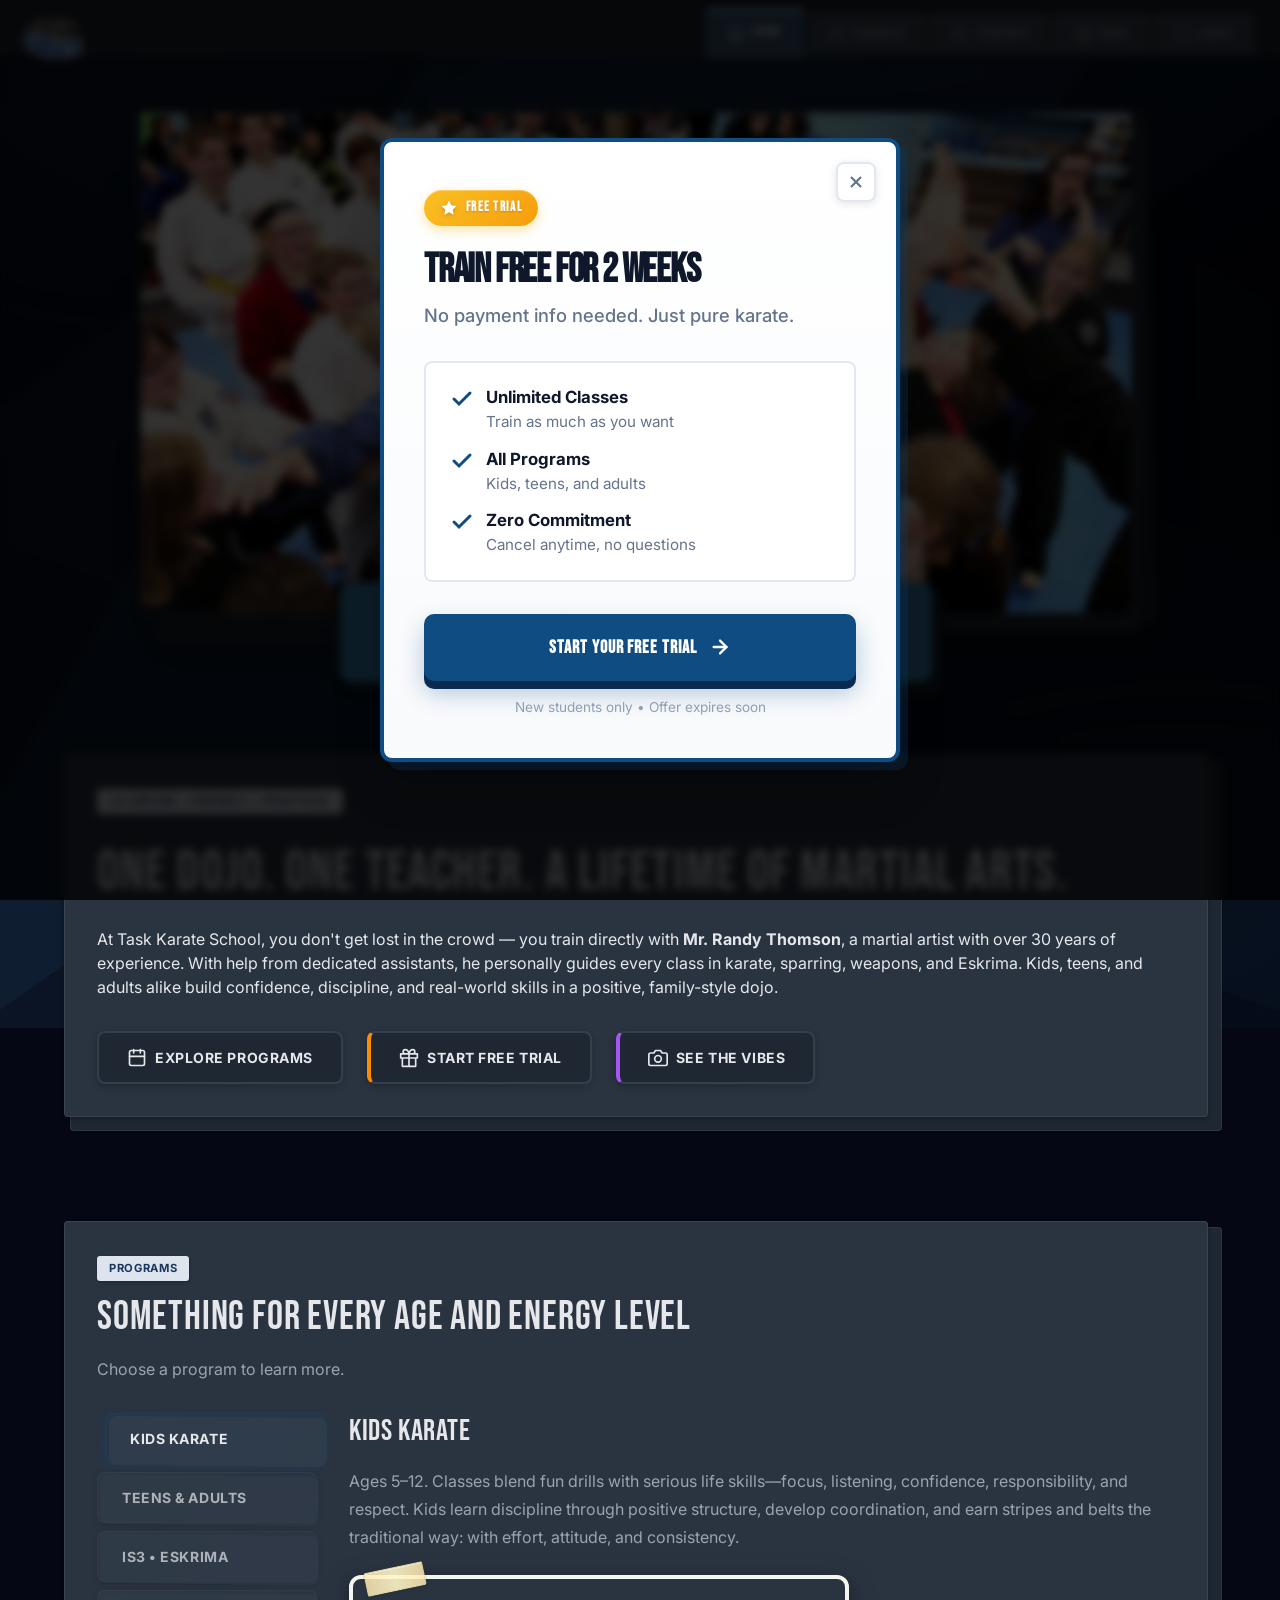
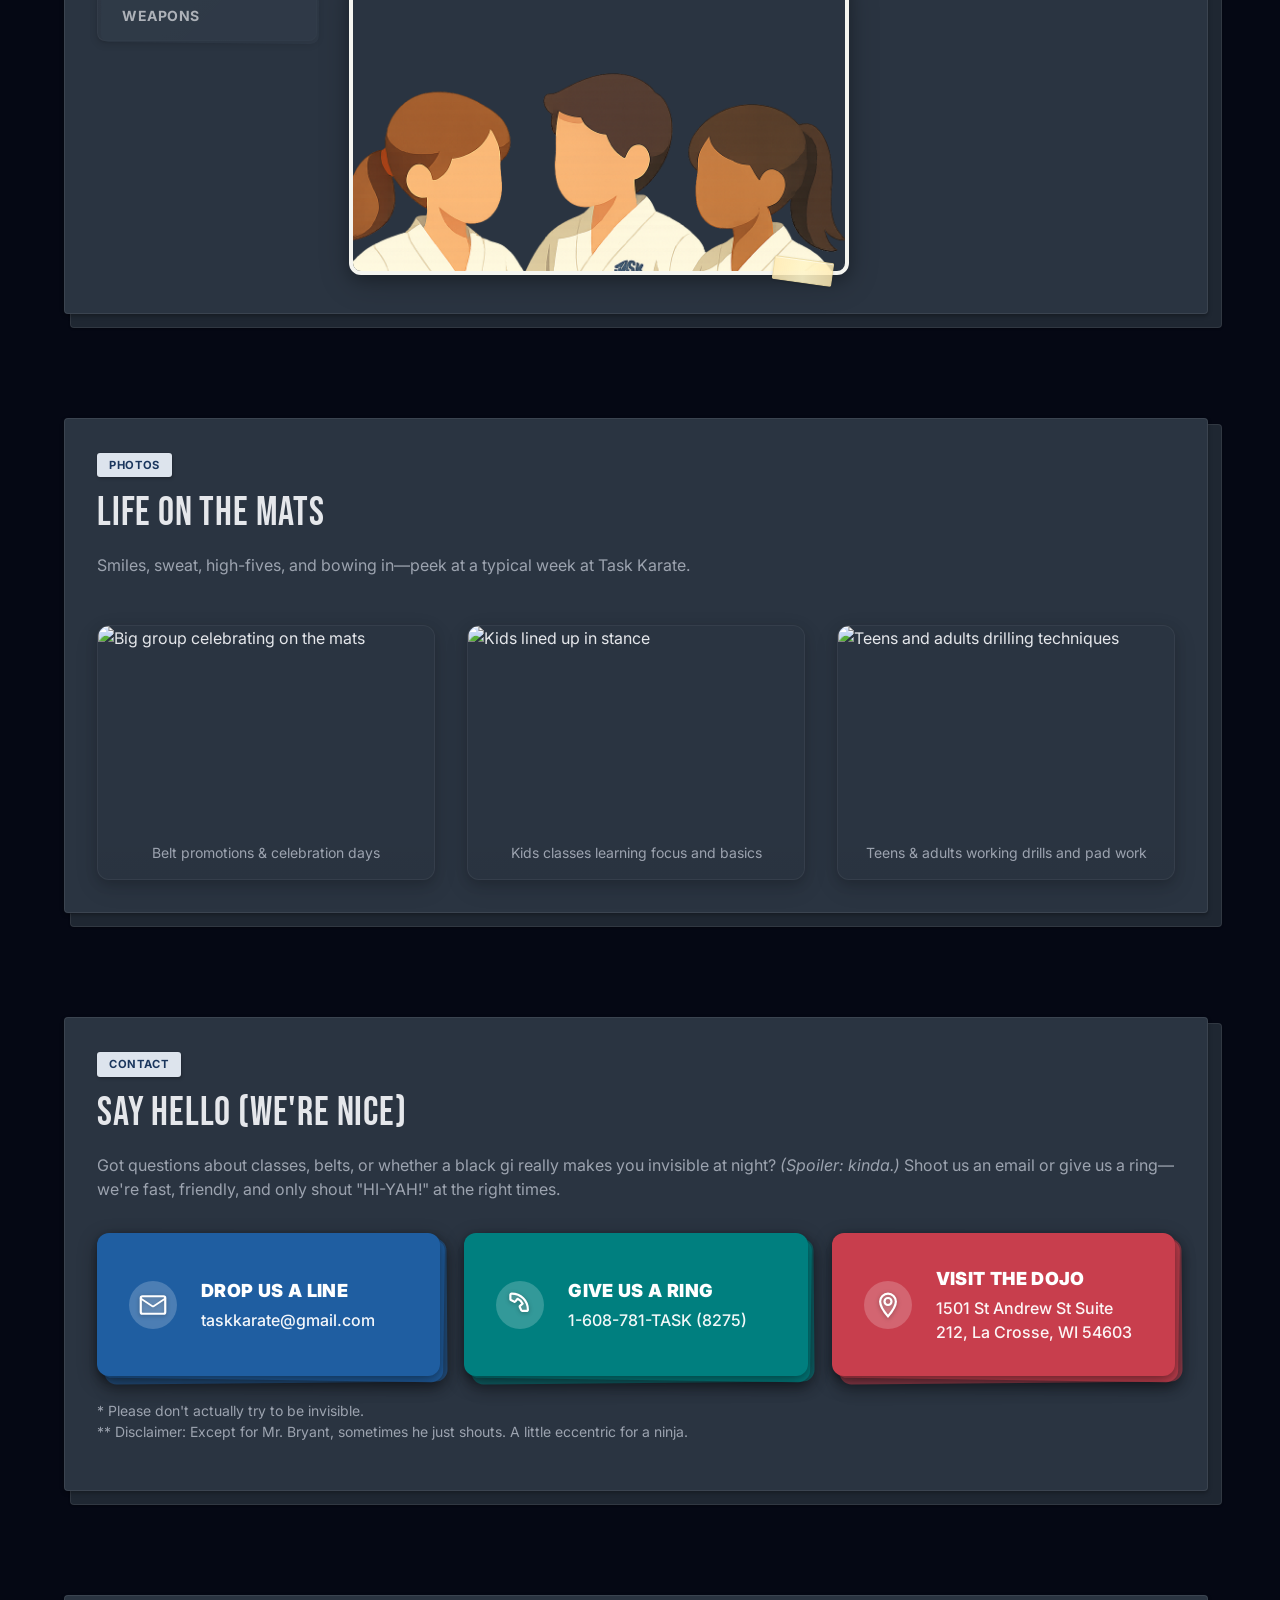
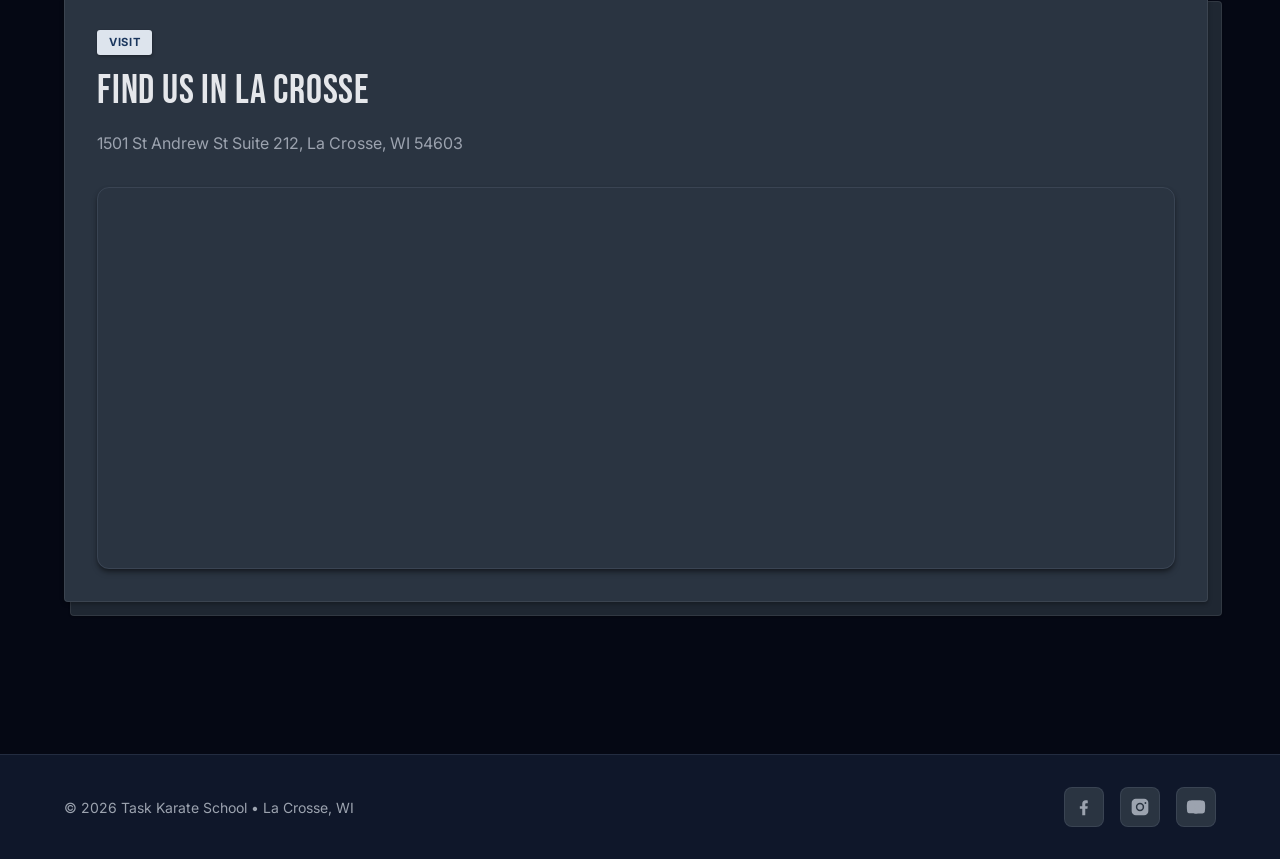
==== commit 4599425a: "Enhancements" ====
--- a/index.html
+++ b/index.html
@@ -118,7 +118,8 @@
           <!-- Main hero image on top layer -->
           <div class="pf-layer top hero-wrapper">
             <img
-              src="images/hero/Cover_Image.jpg"
+              src="data:image/svg+xml,%3Csvg xmlns='http://www.w3.org/2000/svg' viewBox='0 0 1200 800'%3E%3Crect fill='%230f172a' width='1200' height='800'/%3E%3C/svg%3E"
+              data-progressive="images/hero/Cover_Image.jpg"
               alt="Task Karate students celebrating on the mats"
               class="hero-image"
               loading="eager"
@@ -226,7 +227,7 @@
          ============================================ -->
     <section id="programs" class="pf-section">
       <div class="container">
-        <div class="pf-stack">
+        <div class="pf-stack" data-animate="fade-up">
           <div class="pf-layer bottom"></div>
           <div class="pf-layer top pf-panel">
             
@@ -294,7 +295,8 @@
                   </p>
                   <div class="program-img-wrapper">
                     <img 
-                      src="images/programs/Kids_Program.png"
+                      src="data:image/svg+xml,%3Csvg xmlns='http://www.w3.org/2000/svg' viewBox='0 0 600 400'%3E%3Crect fill='%230f4c81' width='600' height='400'/%3E%3C/svg%3E"
+                      data-progressive="images/programs/Kids_Program.png"
                       alt="Kids Karate program"
                       class="program-img"
                       loading="lazy"
@@ -312,7 +314,8 @@
                   </p>
                   <div class="program-img-wrapper">
                     <img 
-                      src="images/programs/Teen_Adult_Program.png"
+                      src="data:image/svg+xml,%3Csvg xmlns='http://www.w3.org/2000/svg' viewBox='0 0 600 400'%3E%3Crect fill='%23a855f7' width='600' height='400'/%3E%3C/svg%3E"
+                      data-progressive="images/programs/Teen_Adult_Program.png"
                       alt="Teens and adults karate program"
                       class="program-img"
                       loading="lazy"
@@ -330,7 +333,8 @@
                   </p>
                   <div class="program-img-wrapper">
                     <img 
-                      src="images/programs/IS3_Program.png"
+                      src="data:image/svg+xml,%3Csvg xmlns='http://www.w3.org/2000/svg' viewBox='0 0 600 400'%3E%3Crect fill='%23f97316' width='600' height='400'/%3E%3C/svg%3E"
+                      data-progressive="images/programs/IS3_Program.png"
                       alt="IS3 Eskrima program"
                       class="program-img"
                       loading="lazy"
@@ -348,7 +352,8 @@
                   </p>
                   <div class="program-img-wrapper">
                     <img 
-                      src="images/programs/Weapons_Program.png"
+                      src="data:image/svg+xml,%3Csvg xmlns='http://www.w3.org/2000/svg' viewBox='0 0 600 400'%3E%3Crect fill='%23ef4444' width='600' height='400'/%3E%3C/svg%3E"
+                      data-progressive="images/programs/Weapons_Program.png"
                       alt="Weapons training program"
                       class="program-img"
                       loading="lazy"
@@ -377,7 +382,7 @@
          ============================================ -->
     <section id="photos" class="pf-section">
       <div class="container">
-        <div class="pf-stack">
+        <div class="pf-stack" data-animate="fade-up">
           <div class="pf-layer bottom"></div>
           <div class="pf-layer top pf-panel">
             
@@ -435,7 +440,7 @@
          ============================================ -->
     <section id="contact" class="pf-section">
       <div class="container">
-        <div class="pf-stack">
+        <div class="pf-stack" data-animate="fade-up">
           <div class="pf-layer bottom"></div>
           <div class="pf-layer top pf-panel">
             
@@ -520,7 +525,7 @@
          ============================================ -->
     <section id="map" class="pf-section">
       <div class="container">
-        <div class="pf-stack">
+        <div class="pf-stack" data-animate="fade-up">
           <div class="pf-layer bottom"></div>
           <div class="pf-layer top pf-panel">
             
@@ -573,20 +578,249 @@
   
   
   <!-- ==========================================
+       FREE TRIAL POPUP MODAL
+       ==========================================
+       Displays on page load with 2-week free
+       trial offer. Hi-Yah! themed design.
+       Controlled by js/trial-popup.js
+       ========================================== -->
+  <div class="trial-popup" id="trial-popup" aria-hidden="true" role="dialog" aria-label="2-Week Free Trial Offer">
+    <div class="trial-popup__backdrop"></div>
+    <div class="trial-popup__container">
+      <div class="trial-popup__stack">
+        <div class="trial-popup__layer trial-popup__layer--bottom"></div>
+        <div class="trial-popup__layer trial-popup__layer--top">
+          <button class="trial-popup__close" id="trial-popup-close" aria-label="Close offer">
+            <svg width="20" height="20" viewBox="0 0 24 24" fill="none" stroke="currentColor" stroke-width="2.5">
+              <line x1="18" y1="6" x2="6" y2="18"></line>
+              <line x1="6" y1="6" x2="18" y2="18"></line>
+            </svg>
+          </button>
+          
+          <div class="trial-popup__content">
+            <div class="trial-popup__badge">
+              <svg viewBox="0 0 24 24" fill="currentColor">
+                <path d="M12 2L15.09 8.26L22 9.27L17 14.14L18.18 21.02L12 17.77L5.82 21.02L7 14.14L2 9.27L8.91 8.26L12 2Z"/>
+              </svg>
+              <span>Free Trial</span>
+            </div>
+            
+            <h2 class="trial-popup__title">Train Free for 2 Weeks</h2>
+            <p class="trial-popup__subtitle">No payment info needed. Just pure karate.</p>
+            
+            <div class="trial-popup__features">
+              <div class="trial-popup__feature">
+                <svg viewBox="0 0 24 24" fill="none" stroke="currentColor" stroke-width="2.5" stroke-linecap="round">
+                  <polyline points="20 6 9 17 4 12"></polyline>
+                </svg>
+                <div>
+                  <strong>Unlimited Classes</strong>
+                  <span>Train as much as you want</span>
+                </div>
+              </div>
+              
+              <div class="trial-popup__feature">
+                <svg viewBox="0 0 24 24" fill="none" stroke="currentColor" stroke-width="2.5" stroke-linecap="round">
+                  <polyline points="20 6 9 17 4 12"></polyline>
+                </svg>
+                <div>
+                  <strong>All Programs</strong>
+                  <span>Kids, teens, and adults</span>
+                </div>
+              </div>
+              
+              <div class="trial-popup__feature">
+                <svg viewBox="0 0 24 24" fill="none" stroke="currentColor" stroke-width="2.5" stroke-linecap="round">
+                  <polyline points="20 6 9 17 4 12"></polyline>
+                </svg>
+                <div>
+                  <strong>Zero Commitment</strong>
+                  <span>Cancel anytime, no questions</span>
+                </div>
+              </div>
+            </div>
+            
+            <a href="#contact" class="trial-popup__cta">
+              <span>Start Your Free Trial</span>
+              <svg viewBox="0 0 24 24" fill="none" stroke="currentColor" stroke-width="2.5" stroke-linecap="round">
+                <line x1="5" y1="12" x2="19" y2="12"></line>
+                <polyline points="12 5 19 12 12 19"></polyline>
+              </svg>
+            </a>
+            
+            <p class="trial-popup__note">New students only • Offer expires soon</p>
+          </div>
+        </div>
+      </div>
+    </div>
+  </div>
+  
+  
+  <!-- ==========================================
+       FLOATING ACTION BUTTON MENU
+       ==========================================
+       Expandable menu with quick actions.
+       Controlled by js/fab-menu.js
+       ========================================== -->
+  <div class="fab-menu" id="fab-menu">
+    <!-- Main FAB Button -->
+    <button class="fab-menu__main" id="fab-main" aria-label="Quick actions menu" aria-expanded="false">
+      <svg class="fab-menu__icon fab-menu__icon--default" viewBox="0 0 24 24" fill="none" stroke="currentColor" stroke-width="2.5" stroke-linecap="round" stroke-linejoin="round">
+        <circle cx="12" cy="12" r="1"></circle>
+        <circle cx="12" cy="5" r="1"></circle>
+        <circle cx="12" cy="19" r="1"></circle>
+      </svg>
+      <svg class="fab-menu__icon fab-menu__icon--close" viewBox="0 0 24 24" fill="none" stroke="currentColor" stroke-width="2.5">
+        <line x1="18" y1="6" x2="6" y2="18"></line>
+        <line x1="6" y1="6" x2="18" y2="18"></line>
+      </svg>
+    </button>
+    
+    <!-- FAB Actions (hidden by default) -->
+    <div class="fab-menu__actions" id="fab-actions">
+      <!-- Contact -->
+      <button class="fab-menu__action" data-action="contact" aria-label="Contact us">
+        <svg viewBox="0 0 24 24" fill="none" stroke="currentColor" stroke-width="2" stroke-linecap="round" stroke-linejoin="round">
+          <path d="M21 15a2 2 0 0 1-2 2H7l-4 4V5a2 2 0 0 1 2-2h14a2 2 0 0 1 2 2z"></path>
+        </svg>
+        <span class="fab-menu__label">Contact</span>
+      </button>
+      
+      <!-- Free Trial -->
+      <button class="fab-menu__action" data-action="trial" aria-label="Start free trial">
+        <svg viewBox="0 0 24 24" fill="none" stroke="currentColor" stroke-width="2" stroke-linecap="round" stroke-linejoin="round">
+          <path d="M20 12v10H4V12M22 7H2v5h20V7zM12 22V7M12 7H7.5a2.5 2.5 0 0 1 0-5C11 2 12 7 12 7zM12 7h4.5a2.5 2.5 0 0 0 0-5C13 2 12 7 12 7z"/>
+        </svg>
+        <span class="fab-menu__label">Free Trial</span>
+      </button>
+      
+      <!-- Schedule -->
+      <a href="schedule.html" class="fab-menu__action" aria-label="View schedule">
+        <svg viewBox="0 0 24 24" fill="none" stroke="currentColor" stroke-width="2" stroke-linecap="round" stroke-linejoin="round">
+          <rect x="3" y="4" width="18" height="18" rx="2" ry="2"></rect>
+          <line x1="16" y1="2" x2="16" y2="6"></line>
+          <line x1="8" y1="2" x2="8" y2="6"></line>
+          <line x1="3" y1="10" x2="21" y2="10"></line>
+        </svg>
+        <span class="fab-menu__label">Schedule</span>
+      </a>
+      
+      <!-- Call -->
+      <a href="tel:+16087819520" class="fab-menu__action" aria-label="Call us">
+        <svg viewBox="0 0 24 24" fill="none" stroke="currentColor" stroke-width="2" stroke-linecap="round" stroke-linejoin="round">
+          <path d="M22 16.92v3a2 2 0 0 1-2.18 2 19.79 19.79 0 0 1-8.63-3.07 19.5 19.5 0 0 1-6-6 19.79 19.79 0 0 1-3.07-8.67A2 2 0 0 1 4.11 2h3a2 2 0 0 1 2 1.72 12.84 12.84 0 0 0 .7 2.81 2 2 0 0 1-.45 2.11L8.09 9.91a16 16 0 0 0 6 6l1.27-1.27a2 2 0 0 1 2.11-.45 12.84 12.84 0 0 0 2.81.7A2 2 0 0 1 22 16.92z"></path>
+        </svg>
+        <span class="fab-menu__label">Call</span>
+      </a>
+    </div>
+  </div>
+  
+  
+  <!-- ==========================================
+       CONTACT FORM MODAL
+       ==========================================
+       Popup form for contacting the school.
+       Sends email to taskkarateschool@gmail.com
+       Controlled by js/contact-modal.js
+       ========================================== -->
+  <div class="contact-modal" id="contact-modal" aria-hidden="true" role="dialog" aria-label="Contact Form">
+    <div class="contact-modal__backdrop"></div>
+    <div class="contact-modal__container">
+      <div class="contact-modal__stack">
+        <div class="contact-modal__layer contact-modal__layer--bottom"></div>
+        <div class="contact-modal__layer contact-modal__layer--top">
+          <button class="contact-modal__close" id="contact-modal-close" aria-label="Close contact form">
+            <svg width="20" height="20" viewBox="0 0 24 24" fill="none" stroke="currentColor" stroke-width="2.5">
+              <line x1="18" y1="6" x2="6" y2="18"></line>
+              <line x1="6" y1="6" x2="18" y2="18"></line>
+            </svg>
+          </button>
+          
+          <div class="contact-modal__content">
+            <h3 class="contact-modal__title">Get in Touch</h3>
+            <p class="contact-modal__subtitle">We'll get back to you within 24 hours</p>
+            
+            <form class="contact-modal__form" id="contact-form">
+              <div class="contact-modal__field">
+                <label for="contact-name">Your Name</label>
+                <input 
+                  type="text" 
+                  id="contact-name" 
+                  name="name" 
+                  placeholder="John Doe" 
+                  required
+                >
+              </div>
+              
+              <div class="contact-modal__field">
+                <label for="contact-email">Email Address</label>
+                <input 
+                  type="email" 
+                  id="contact-email" 
+                  name="email" 
+                  placeholder="john@example.com" 
+                  required
+                >
+              </div>
+              
+              <div class="contact-modal__field">
+                <label for="contact-message">Your Message</label>
+                <textarea 
+                  id="contact-message" 
+                  name="message" 
+                  placeholder="Tell us how we can help..." 
+                  rows="5"
+                  required
+                ></textarea>
+              </div>
+              
+              <button type="submit" class="contact-modal__submit">
+                <span>Send Message</span>
+                <svg viewBox="0 0 24 24" fill="none" stroke="currentColor" stroke-width="2.5" stroke-linecap="round">
+                  <line x1="22" y1="2" x2="11" y2="13"></line>
+                  <polygon points="22 2 15 22 11 13 2 9 22 2"></polygon>
+                </svg>
+              </button>
+              
+              <p class="contact-modal__status" id="contact-status"></p>
+            </form>
+          </div>
+        </div>
+        </div>
+      </div>
+    </div>
+  </div>
+  
+  
+  <!-- ==========================================
        JAVASCRIPT FILES
        ==========================================
        Load order:
        1. partials.js - Loads nav and footer HTML
        2. navigation.js - Hamburger menu
        3. scroll-progress.js - Progress bar
-       4. tabs.js - Program tabs
-       5. back-to-top.js - Back to top button
+       4. scroll-animations.js - Scroll-triggered animations
+       5. hero-parallax.js - Hero parallax effect
+       6. progressive-images.js - Progressive image loading
+       7. page-transitions.js - Page navigation transitions
+       8. tabs.js - Program tabs
+       9. photo-lightbox.js - Photo gallery viewer
+       10. fab-menu.js - Floating action button menu
+       11. back-to-top.js - Back to top button
+       12. trial-popup.js - Free trial popup
        ========================================== -->
   <script src="js/partials.js"></script>
   <script src="js/navigation.js"></script>
   <script src="js/scroll-progress.js"></script>
+  <script src="js/scroll-animations.js"></script>
+  <script src="js/hero-parallax.js"></script>
+  <script src="js/progressive-images.js"></script>
+  <script src="js/page-transitions.js"></script>
   <script src="js/tabs.js"></script>
+  <script src="js/photo-lightbox.js"></script>
+  <script src="js/fab-menu.js"></script>
   <script src="js/back-to-top.js"></script>
+  <script src="js/trial-popup.js"></script>
   
 </body>
 </html>
--- a/css/paper-fu-core.css
+++ b/css/paper-fu-core.css
@@ -1057,7 +1057,350 @@
 
 
 /* ============================================
-   SECTION 20: RESPONSIVE ADJUSTMENTS
+   SECTION 19: SKELETON LOADING SCREENS
+   ============================================
+   
+   Elegant loading states while content loads.
+   Shows skeleton shapes with shimmer effect.
+   ============================================ */
+
+/* Base skeleton element */
+.pf-skeleton {
+  background: linear-gradient(
+    90deg,
+    rgba(255, 255, 255, 0.08) 0%,
+    rgba(255, 255, 255, 0.12) 50%,
+    rgba(255, 255, 255, 0.08) 100%
+  );
+  background-size: 200% 100%;
+  animation: skeleton-shimmer 1.5s ease-in-out infinite;
+  border-radius: var(--pf-radius-md);
+  position: relative;
+  overflow: hidden;
+}
+
+@keyframes skeleton-shimmer {
+  0% { background-position: 200% 0; }
+  100% { background-position: -200% 0; }
+}
+
+/* Skeleton variants */
+.pf-skeleton--text {
+  height: 1em;
+  margin-bottom: 0.5em;
+  border-radius: var(--pf-radius-sm);
+}
+
+.pf-skeleton--text:last-child {
+  width: 80%;
+}
+
+.pf-skeleton--heading {
+  height: 2em;
+  margin-bottom: 0.75em;
+}
+
+.pf-skeleton--circle {
+  border-radius: 50%;
+  width: 48px;
+  height: 48px;
+}
+
+.pf-skeleton--card {
+  height: 200px;
+  border-radius: var(--pf-radius-lg);
+}
+
+.pf-skeleton--image {
+  aspect-ratio: 16 / 9;
+  width: 100%;
+}
+
+/* Hide real content while showing skeleton */
+.is-loading {
+  opacity: 0;
+  height: 0;
+  overflow: hidden;
+}
+
+/* Fade in content smoothly when loaded */
+.fade-in {
+  animation: fade-in 0.3s ease-in-out;
+}
+
+@keyframes fade-in {
+  from {
+    opacity: 0;
+    transform: translateY(8px);
+  }
+  to {
+    opacity: 1;
+    transform: translateY(0);
+  }
+}
+
+
+/* ============================================
+   SECTION 20: SCROLL ANIMATIONS
+   ============================================
+   
+   Triggered by Intersection Observer in JS.
+   Elements fade/slide in when scrolling.
+   ============================================ */
+
+/* Hidden state (before scroll into view) */
+.scroll-animate-hidden {
+  opacity: 0;
+}
+
+/* Visible state (after scroll into view) */
+.scroll-animate-visible {
+  opacity: 1;
+  animation-fill-mode: forwards;
+}
+
+/* Fade Up - most common */
+.scroll-animate-fade-up.scroll-animate-hidden {
+  transform: translateY(30px);
+}
+
+.scroll-animate-fade-up.scroll-animate-visible {
+  transform: translateY(0);
+  transition: opacity 0.6s cubic-bezier(0.4, 0, 0.2, 1),
+              transform 0.6s cubic-bezier(0.4, 0, 0.2, 1);
+}
+
+/* Fade Down */
+.scroll-animate-fade-down.scroll-animate-hidden {
+  transform: translateY(-30px);
+}
+
+.scroll-animate-fade-down.scroll-animate-visible {
+  transform: translateY(0);
+  transition: opacity 0.6s cubic-bezier(0.4, 0, 0.2, 1),
+              transform 0.6s cubic-bezier(0.4, 0, 0.2, 1);
+}
+
+/* Fade Left */
+.scroll-animate-fade-left.scroll-animate-hidden {
+  transform: translateX(-30px);
+}
+
+.scroll-animate-fade-left.scroll-animate-visible {
+  transform: translateX(0);
+  transition: opacity 0.6s cubic-bezier(0.4, 0, 0.2, 1),
+              transform 0.6s cubic-bezier(0.4, 0, 0.2, 1);
+}
+
+/* Fade Right */
+.scroll-animate-fade-right.scroll-animate-hidden {
+  transform: translateX(30px);
+}
+
+.scroll-animate-fade-right.scroll-animate-visible {
+  transform: translateX(0);
+  transition: opacity 0.6s cubic-bezier(0.4, 0, 0.2, 1),
+              transform 0.6s cubic-bezier(0.4, 0, 0.2, 1);
+}
+
+/* Fade (no movement) */
+.scroll-animate-fade.scroll-animate-visible {
+  transition: opacity 0.6s ease;
+}
+
+/* Scale */
+.scroll-animate-scale.scroll-animate-hidden {
+  transform: scale(0.9);
+}
+
+.scroll-animate-scale.scroll-animate-visible {
+  transform: scale(1);
+  transition: opacity 0.6s cubic-bezier(0.4, 0, 0.2, 1),
+              transform 0.6s cubic-bezier(0.34, 1.56, 0.64, 1);
+}
+
+/* Zoom */
+.scroll-animate-zoom.scroll-animate-hidden {
+  transform: scale(0.8);
+}
+
+.scroll-animate-zoom.scroll-animate-visible {
+  transform: scale(1);
+  transition: opacity 0.6s cubic-bezier(0.4, 0, 0.2, 1),
+              transform 0.6s cubic-bezier(0.34, 1.56, 0.64, 1);
+}
+
+/* Flip (3D effect) */
+.scroll-animate-flip.scroll-animate-hidden {
+  transform: perspective(1000px) rotateY(-15deg);
+  transform-style: preserve-3d;
+}
+
+.scroll-animate-flip.scroll-animate-visible {
+  transform: perspective(1000px) rotateY(0deg);
+  transition: opacity 0.6s ease,
+              transform 0.8s cubic-bezier(0.4, 0, 0.2, 1);
+}
+
+/* Slide (dramatic entrance) */
+.scroll-animate-slide.scroll-animate-hidden {
+  transform: translateY(60px);
+}
+
+.scroll-animate-slide.scroll-animate-visible {
+  transform: translateY(0);
+  transition: opacity 0.8s cubic-bezier(0.22, 1, 0.36, 1),
+              transform 0.8s cubic-bezier(0.22, 1, 0.36, 1);
+}
+
+/* Respect reduced motion preference */
+@media (prefers-reduced-motion: reduce) {
+  .scroll-animate-hidden,
+  .scroll-animate-visible {
+    opacity: 1 !important;
+    transform: none !important;
+    transition: none !important;
+  }
+}
+
+
+/* ============================================
+   SECTION 20.5: PROGRESSIVE IMAGE LOADING
+   ============================================
+   
+   Blur-up effect for lazy-loaded images.
+   Images start with a tiny placeholder that's
+   blurred, then transition to full quality.
+   ============================================ */
+
+/* Default state - placeholder with blur */
+img[data-progressive] {
+  filter: blur(20px);
+  transform: scale(1.05);
+  transition: filter 0.6s cubic-bezier(0.4, 0.0, 0.2, 1),
+              transform 0.6s cubic-bezier(0.4, 0.0, 0.2, 1);
+  will-change: filter, transform;
+}
+
+/* Loading state */
+img.pf-img-loading {
+  filter: blur(15px);
+}
+
+/* Loaded state - crisp and sharp */
+img.pf-img-loaded {
+  filter: blur(0);
+  transform: scale(1);
+}
+
+/* Error state - still show placeholder but indicate error */
+img.pf-img-error {
+  filter: blur(5px);
+  opacity: 0.7;
+  border: 2px solid var(--pf-danger, #ef4444);
+}
+
+/* Data saver mode - add visual indicator */
+img.pf-img-data-saver {
+  position: relative;
+  cursor: pointer;
+}
+
+img.pf-img-data-saver::after {
+  content: '↓ Tap to load';
+  position: absolute;
+  bottom: 0;
+  left: 0;
+  right: 0;
+  background: rgba(0, 0, 0, 0.7);
+  color: white;
+  padding: 0.5rem;
+  font-size: 0.75rem;
+  text-align: center;
+  pointer-events: none;
+}
+
+/* Respect reduced motion preference */
+@media (prefers-reduced-motion: reduce) {
+  img[data-progressive],
+  img.pf-img-loading,
+  img.pf-img-loaded {
+    transition: none;
+    filter: none;
+    transform: none;
+  }
+}
+
+
+/* ============================================
+   SECTION 20.6: PAGE TRANSITIONS
+   ============================================
+   
+   Smooth page navigation transitions with
+   Paper-Fu slide effect.
+   ============================================ */
+
+/* Page transition states */
+body {
+  opacity: 1;
+  transition: opacity 0.4s cubic-bezier(0.4, 0.0, 0.2, 1),
+              transform 0.4s cubic-bezier(0.4, 0.0, 0.2, 1);
+}
+
+/* Fade out state when navigating away */
+body.pf-page-fade-out {
+  opacity: 0;
+  transform: translateX(-20px);
+}
+
+/* Loading indicator */
+body.pf-page-loading::before {
+  content: '';
+  position: fixed;
+  top: 0;
+  left: 0;
+  right: 0;
+  height: 3px;
+  background: var(--pf-accent-primary);
+  z-index: 9999;
+  animation: pf-loading-bar 1.5s ease-in-out infinite;
+}
+
+@keyframes pf-loading-bar {
+  0% {
+    transform: translateX(-100%);
+  }
+  50% {
+    transform: translateX(0%);
+  }
+  100% {
+    transform: translateX(100%);
+  }
+}
+
+/* Prevent interaction during transition */
+body.pf-page-transitioning {
+  pointer-events: none;
+  user-select: none;
+}
+
+/* Respect reduced motion */
+@media (prefers-reduced-motion: reduce) {
+  body,
+  body.pf-page-fade-out {
+    transition: none;
+    transform: none;
+    opacity: 1;
+  }
+  
+  body.pf-page-loading::before {
+    animation: none;
+  }
+}
+
+
+/* ============================================
+   SECTION 21: RESPONSIVE ADJUSTMENTS
    ============================================
    
    Mobile-friendly overrides.
--- a/css/paper-fu-theme-hi-yah.css
+++ b/css/paper-fu-theme-hi-yah.css
@@ -34,10 +34,15 @@
    
    FONTS USED:
    • Bebas Neue - Headlines (bold, martial arts feel)
-   • Inter - Body text (clean, readable)
-   • Caveat - Handwritten notes (Paper-Fu touch)
-   ============================================ */
-@import url('https://fonts.googleapis.com/css2?family=Bebas+Neue&family=Caveat:wght@400;600&family=Inter:wght@400;500;600;700&display=swap');
+   • Inter Variable - Body text (smooth weight transitions)
+   • Caveat Variable - Handwritten notes (Paper-Fu touch)
+   
+   VARIABLE FONT BENEFITS:
+   • Smoother weight transitions on hover
+   • Better optical sizing for legibility
+   • More design control with font-weight
+   ============================================ */
+@import url('https://fonts.googleapis.com/css2?family=Bebas+Neue&family=Caveat:wght@400..700&family=Inter:ital,opsz,wght@0,14..32,100..900;1,14..32,100..900&display=swap');
 
 
 /* ============================================
@@ -219,6 +224,11 @@
   background-color: var(--pf-bg-primary);
   color: var(--pf-text-primary);
   font-family: var(--pf-font-primary);
+  font-optical-sizing: auto;
+  font-feature-settings: "liga" 1, "calt" 1;
+  text-rendering: optimizeLegibility;
+  -webkit-font-smoothing: antialiased;
+  -moz-osx-font-smoothing: grayscale;
 }
 
 /* Geometric gradient background overlay */
--- a/css/paper-fu-navigation.css
+++ b/css/paper-fu-navigation.css
@@ -191,9 +191,10 @@
     0 -1px 2px var(--shadow-paper-soft);
   
   transition: 
-    transform 0.15s ease,
-    box-shadow 0.15s ease,
+    transform 0.15s cubic-bezier(0.4, 0, 0.2, 1),
+    box-shadow 0.15s cubic-bezier(0.4, 0, 0.2, 1),
     background 0.15s ease,
+    color 0.15s ease,
     z-index 0s;
 }
 
@@ -205,7 +206,7 @@
   transition: opacity 0.15s ease;
 }
 
-/* Hover - tab lifts slightly like being pulled */
+/* Hover - tab lifts slightly like being pulled with paper curl */
 .nav-link:hover {
   color: var(--pf-text-primary);
   background: var(--paper-charcoal);
@@ -214,6 +215,26 @@
   box-shadow: 
     2px 3px 8px var(--shadow-paper),
     0 -1px 2px var(--shadow-paper-soft);
+}
+
+/* Paper curl effect on corner */
+.nav-link::before {
+  content: '';
+  position: absolute;
+  top: 0;
+  right: 0;
+  width: 0;
+  height: 0;
+  border-style: solid;
+  border-width: 0 12px 12px 0;
+  border-color: transparent rgba(0, 0, 0, 0.15) transparent transparent;
+  opacity: 0;
+  transition: opacity 0.2s ease;
+  pointer-events: none;
+}
+
+.nav-link:hover::before {
+  opacity: 1;
 }
 
 .nav-link:hover svg {
--- a/css/index.css
+++ b/css/index.css
@@ -657,6 +657,1222 @@
 
 
 /* ============================================
+   SECTION 6: FREE TRIAL POPUP MODAL
+   ============================================
+   Hi-Yah! themed offer popup that appears on page load.
+   Uses Paper-Fu stacked paper design with classic blue.
+   ============================================ */
+
+.trial-popup {
+  position: fixed;
+  inset: 0;
+  z-index: 9998;
+  display: flex;
+  align-items: center;
+  justify-content: center;
+  padding: var(--pf-space-6);
+  opacity: 0;
+  visibility: hidden;
+  transition: opacity 0.4s ease, visibility 0.4s ease;
+}
+
+.trial-popup[aria-hidden="false"] {
+  opacity: 1;
+  visibility: visible;
+}
+
+.trial-popup__backdrop {
+  position: absolute;
+  inset: 0;
+  background: rgba(0, 0, 0, 0.8);
+  backdrop-filter: blur(4px);
+}
+
+.trial-popup__container {
+  position: relative;
+  width: 100%;
+  max-width: 520px;
+  z-index: 1;
+}
+
+/* Stacked paper effect */
+.trial-popup__stack {
+  position: relative;
+}
+
+.trial-popup__layer--bottom {
+  position: absolute;
+  inset: 8px -8px -8px 8px;
+  background: var(--classic-blue-600);
+  border-radius: 12px;
+  opacity: 0.3;
+}
+
+.trial-popup__layer--top {
+  position: relative;
+  background: linear-gradient(180deg, #ffffff 0%, #f8fafc 100%);
+  border: 4px solid var(--classic-blue-500);
+  border-radius: 12px;
+  padding: 0;
+  overflow: hidden;
+  
+  box-shadow: 
+    0 24px 48px rgba(0, 0, 0, 0.2),
+    0 0 0 1px rgba(15, 76, 129, 0.1);
+  
+  /* Entry animation */
+  transform: translateY(40px) scale(0.9);
+  opacity: 0;
+  transition: all 0.5s cubic-bezier(0.34, 1.56, 0.64, 1);
+}
+
+.trial-popup[aria-hidden="false"] .trial-popup__layer--top {
+  transform: translateY(0) scale(1);
+  opacity: 1;
+}
+
+/* Close button - FIXED TOP RIGHT */
+.trial-popup__close {
+  position: absolute;
+  top: 20px;
+  right: 20px;
+  width: 40px;
+  height: 40px;
+  background: rgba(255, 255, 255, 0.95);
+  border: 2px solid #e2e8f0;
+  border-radius: 8px;
+  color: #64748b;
+  cursor: pointer;
+  display: flex;
+  align-items: center;
+  justify-content: center;
+  transition: all 0.15s ease;
+  z-index: 100;
+  box-shadow: 0 2px 8px rgba(0, 0, 0, 0.1);
+}
+
+.trial-popup__close:hover {
+  background: #fee;
+  border-color: #fca5a5;
+  color: #dc2626;
+  transform: scale(1.05);
+}
+
+/* Content wrapper */
+.trial-popup__content {
+  padding: 48px 40px 40px;
+  position: relative;
+}
+
+/* Free Trial Badge */
+.trial-popup__badge {
+  display: inline-flex;
+  align-items: center;
+  gap: 8px;
+  padding: 8px 16px;
+  background: linear-gradient(135deg, #fbbf24 0%, #f59e0b 100%);
+  border-radius: 100px;
+  margin-bottom: 24px;
+  box-shadow: 
+    0 4px 12px rgba(251, 191, 36, 0.4),
+    inset 0 1px 0 rgba(255, 255, 255, 0.3);
+}
+
+.trial-popup__badge svg {
+  width: 18px;
+  height: 18px;
+  color: white;
+  filter: drop-shadow(0 1px 2px rgba(0, 0, 0, 0.2));
+}
+
+.trial-popup__badge span {
+  font-family: var(--pf-font-headline);
+  font-weight: 900;
+  font-size: 0.8rem;
+  text-transform: uppercase;
+  letter-spacing: 0.1em;
+  color: white;
+  text-shadow: 0 1px 2px rgba(0, 0, 0, 0.2);
+}
+
+/* Title */
+.trial-popup__title {
+  font-family: var(--pf-font-headline);
+  font-size: 2.5rem;
+  font-weight: 900;
+  color: #0f172a;
+  margin: 0 0 12px 0;
+  letter-spacing: -0.03em;
+  line-height: 1;
+}
+
+.trial-popup__subtitle {
+  font-size: 1.15rem;
+  color: #64748b;
+  margin: 0 0 32px 0;
+  font-weight: 500;
+  line-height: 1.5;
+}
+
+/* Features - cleaner layout */
+.trial-popup__features {
+  display: flex;
+  flex-direction: column;
+  gap: 16px;
+  margin-bottom: 32px;
+  padding: 24px;
+  background: white;
+  border-radius: 8px;
+  border: 2px solid #e2e8f0;
+}
+
+.trial-popup__feature {
+  display: flex;
+  align-items: flex-start;
+  gap: 12px;
+}
+
+.trial-popup__feature svg {
+  width: 24px;
+  height: 24px;
+  color: var(--classic-blue-500);
+  flex-shrink: 0;
+  stroke-width: 3;
+}
+
+.trial-popup__feature div {
+  flex: 1;
+  display: flex;
+  flex-direction: column;
+  gap: 4px;
+}
+
+.trial-popup__feature strong {
+  font-weight: 700;
+  font-size: 1.05rem;
+  color: #0f172a;
+  line-height: 1.2;
+}
+
+.trial-popup__feature span {
+  font-size: 0.95rem;
+  color: #64748b;
+  line-height: 1.4;
+}
+
+/* CTA Button - MUCH taller and more prominent */
+.trial-popup__cta {
+  display: flex;
+  align-items: center;
+  justify-content: center;
+  gap: 12px;
+  width: 100%;
+  background: var(--classic-blue-500);
+  color: white;
+  padding: 20px 32px;
+  border-radius: 10px;
+  font-weight: 900;
+  font-family: var(--pf-font-headline);
+  font-size: 1.15rem;
+  text-decoration: none;
+  margin-bottom: 16px;
+  transition: all 0.2s cubic-bezier(0.34, 1.56, 0.64, 1);
+  text-transform: uppercase;
+  letter-spacing: 0.05em;
+  border: none;
+  position: relative;
+  cursor: pointer;
+  box-shadow: 
+    0 8px 0 #0a2a50,
+    0 12px 24px rgba(15, 76, 129, 0.3);
+}
+
+.trial-popup__cta:hover {
+  transform: translateY(-4px);
+  box-shadow: 
+    0 12px 0 #0a2a50,
+    0 16px 32px rgba(15, 76, 129, 0.4);
+}
+
+.trial-popup__cta:active {
+  transform: translateY(-2px);
+  box-shadow: 
+    0 6px 0 #0a2a50,
+    0 8px 16px rgba(15, 76, 129, 0.3);
+}
+
+.trial-popup__cta svg {
+  width: 22px;
+  height: 22px;
+}
+
+.trial-popup__note {
+  font-size: 0.85rem;
+  color: #94a3b8;
+  margin: 0;
+  text-align: center;
+  line-height: 1.5;
+}
+
+@media (max-width: 600px) {
+  /* Trial popup - mobile optimization */
+  .trial-popup__container {
+    max-width: calc(100% - 32px);
+    margin: 0 16px;
+  }
+  
+  .trial-popup__content {
+    padding: 40px 24px 32px;
+  }
+  
+  .trial-popup__close {
+    top: 16px;
+    right: 16px;
+    width: 36px;
+    height: 36px;
+  }
+  
+  .trial-popup__badge {
+    padding: 6px 14px;
+  }
+  
+  .trial-popup__badge svg {
+    width: 16px;
+    height: 16px;
+  }
+  
+  .trial-popup__badge span {
+    font-size: 0.7rem;
+  }
+  
+  .trial-popup__title {
+    font-size: 2rem;
+    margin-bottom: 10px;
+  }
+  
+  .trial-popup__subtitle {
+    font-size: 1rem;
+    margin-bottom: 24px;
+  }
+  
+  .trial-popup__features {
+    gap: 14px;
+    padding: 20px 16px;
+    margin-bottom: 24px;
+  }
+  
+  .trial-popup__feature {
+    gap: 10px;
+  }
+  
+  .trial-popup__feature svg {
+    width: 22px;
+    height: 22px;
+  }
+  
+  .trial-popup__feature strong {
+    font-size: 1rem;
+  }
+  
+  .trial-popup__feature span {
+    font-size: 0.9rem;
+  }
+  
+  .trial-popup__cta {
+    font-size: 1rem;
+    padding: 18px 28px;
+    box-shadow: 
+      0 6px 0 #0a2a50,
+      0 8px 20px rgba(15, 76, 129, 0.3);
+  }
+  
+  .trial-popup__cta:hover {
+    box-shadow: 
+      0 8px 0 #0a2a50,
+      0 12px 24px rgba(15, 76, 129, 0.4);
+  }
+  
+  .trial-popup__cta svg {
+    width: 20px;
+    height: 20px;
+  }
+  
+  .trial-popup__note {
+    font-size: 0.8rem;
+  }
+}
+
+
+/* ============================================
+   SECTION 6.5: PHOTO LIGHTBOX
+   ============================================
+   Full-screen photo viewer with smooth transitions.
+   Theme-compliant dark overlay with Paper-Fu styling.
+   ============================================ */
+
+.photo-lightbox {
+  position: fixed;
+  inset: 0;
+  z-index: 9999;
+  display: flex;
+  align-items: center;
+  justify-content: center;
+  opacity: 0;
+  visibility: hidden;
+  transition: opacity 0.3s ease, visibility 0.3s ease;
+}
+
+.photo-lightbox[aria-hidden="false"] {
+  opacity: 1;
+  visibility: visible;
+}
+
+.photo-lightbox__backdrop {
+  position: absolute;
+  inset: 0;
+  background: rgba(5, 8, 20, 0.95);
+  backdrop-filter: blur(8px);
+}
+
+.photo-lightbox__container {
+  position: relative;
+  width: 100%;
+  height: 100%;
+  display: flex;
+  align-items: center;
+  justify-content: center;
+  padding: 80px 20px 60px;
+}
+
+/* Close Button */
+.photo-lightbox__close {
+  position: absolute;
+  top: 20px;
+  right: 20px;
+  z-index: 10;
+  width: 48px;
+  height: 48px;
+  border: none;
+  background: rgba(255, 255, 255, 0.1);
+  backdrop-filter: blur(10px);
+  border-radius: 50%;
+  cursor: pointer;
+  display: flex;
+  align-items: center;
+  justify-content: center;
+  transition: all 0.2s ease;
+}
+
+.photo-lightbox__close svg {
+  width: 24px;
+  height: 24px;
+  stroke: #ffffff;
+}
+
+.photo-lightbox__close:hover {
+  background: rgba(255, 255, 255, 0.2);
+  transform: rotate(90deg);
+}
+
+/* Navigation Buttons */
+.photo-lightbox__nav {
+  position: absolute;
+  top: 50%;
+  transform: translateY(-50%);
+  z-index: 10;
+  width: 56px;
+  height: 56px;
+  border: none;
+  background: rgba(255, 255, 255, 0.1);
+  backdrop-filter: blur(10px);
+  border-radius: 50%;
+  cursor: pointer;
+  display: flex;
+  align-items: center;
+  justify-content: center;
+  transition: all 0.2s ease;
+}
+
+.photo-lightbox__nav svg {
+  width: 28px;
+  height: 28px;
+  stroke: #ffffff;
+}
+
+.photo-lightbox__nav:hover:not(:disabled) {
+  background: rgba(15, 76, 129, 0.9);
+  transform: translateY(-50%) scale(1.1);
+}
+
+.photo-lightbox__nav:disabled {
+  opacity: 0.3;
+  cursor: not-allowed;
+}
+
+.photo-lightbox__prev {
+  left: 20px;
+}
+
+.photo-lightbox__next {
+  right: 20px;
+}
+
+/* Image Content */
+.photo-lightbox__content {
+  max-width: 90%;
+  max-height: 90%;
+  display: flex;
+  flex-direction: column;
+  align-items: center;
+  gap: 20px;
+}
+
+.photo-lightbox__image {
+  max-width: 100%;
+  max-height: calc(90vh - 120px);
+  object-fit: contain;
+  border-radius: var(--pf-radius-lg);
+  box-shadow: 
+    0 20px 60px rgba(0, 0, 0, 0.5),
+    0 0 0 1px rgba(255, 255, 255, 0.1);
+  animation: lightbox-zoom-in 0.3s cubic-bezier(0.34, 1.56, 0.64, 1);
+}
+
+@keyframes lightbox-zoom-in {
+  from {
+    opacity: 0;
+    transform: scale(0.9);
+  }
+  to {
+    opacity: 1;
+    transform: scale(1);
+  }
+}
+
+.photo-lightbox__caption {
+  font-family: var(--pf-font-primary);
+  font-size: 1.125rem;
+  color: #e5e7eb;
+  text-align: center;
+  max-width: 600px;
+  line-height: 1.6;
+}
+
+.photo-lightbox__counter {
+  font-family: 'Bebas Neue', sans-serif;
+  font-size: 1rem;
+  letter-spacing: 0.1em;
+  color: #9ca3af;
+  text-transform: uppercase;
+}
+
+/* Mobile Responsive */
+@media (max-width: 768px) {
+  .photo-lightbox__container {
+    padding: 60px 16px 40px;
+  }
+  
+  .photo-lightbox__close {
+    top: 12px;
+    right: 12px;
+    width: 40px;
+    height: 40px;
+  }
+  
+  .photo-lightbox__close svg {
+    width: 20px;
+    height: 20px;
+  }
+  
+  .photo-lightbox__nav {
+    width: 48px;
+    height: 48px;
+  }
+  
+  .photo-lightbox__nav svg {
+    width: 24px;
+    height: 24px;
+  }
+  
+  .photo-lightbox__prev {
+    left: 12px;
+  }
+  
+  .photo-lightbox__next {
+    right: 12px;
+  }
+  
+  .photo-lightbox__caption {
+    font-size: 1rem;
+  }
+  
+  .photo-lightbox__counter {
+    font-size: 0.875rem;
+  }
+}
+
+
+/* ============================================
+   SECTION 7: FLOATING ACTION BUTTON MENU
+   ============================================
+   Expandable menu with quick actions.
+   Appears after scrolling, expands radially.
+   ============================================ */
+
+.fab-menu {
+  position: fixed;
+  bottom: var(--pf-space-xl);
+  right: var(--pf-space-xl);
+  z-index: 999;
+  opacity: 0;
+  visibility: hidden;
+  transform: scale(0.8);
+  transition: opacity 0.3s ease, visibility 0.3s ease, transform 0.3s cubic-bezier(0.34, 1.56, 0.64, 1);
+}
+
+.fab-menu.show {
+  opacity: 1;
+  visibility: visible;
+  transform: scale(1);
+}
+
+/* Main FAB Button */
+.fab-menu__main {
+  width: 64px;
+  height: 64px;
+  border-radius: 50%;
+  border: none;
+  background: linear-gradient(135deg, #a855f7 0%, #3b82f6 100%);
+  box-shadow: 
+    0 4px 12px rgba(168, 85, 247, 0.4),
+    0 0 0 4px rgba(255, 255, 255, 0.05);
+  cursor: pointer;
+  display: flex;
+  align-items: center;
+  justify-content: center;
+  transition: all 0.3s cubic-bezier(0.34, 1.56, 0.64, 1);
+  position: relative;
+  z-index: 10;
+}
+
+.fab-menu__main:hover {
+  transform: scale(1.1);
+  box-shadow: 
+    0 6px 16px rgba(168, 85, 247, 0.5),
+    0 0 0 6px rgba(255, 255, 255, 0.08);
+}
+
+.fab-menu__main:active {
+  transform: scale(0.95);
+}
+
+/* FAB Icons */
+.fab-menu__icon {
+  width: 28px;
+  height: 28px;
+  stroke: #ffffff;
+  position: absolute;
+  transition: opacity 0.2s ease, transform 0.2s ease;
+}
+
+.fab-menu__icon--default {
+  opacity: 1;
+  transform: rotate(0deg);
+}
+
+.fab-menu__icon--close {
+  opacity: 0;
+  transform: rotate(-90deg);
+}
+
+.fab-menu.expanded .fab-menu__icon--default {
+  opacity: 0;
+  transform: rotate(90deg);
+}
+
+.fab-menu.expanded .fab-menu__icon--close {
+  opacity: 1;
+  transform: rotate(0deg);
+}
+
+/* Actions Container */
+.fab-menu__actions {
+  position: absolute;
+  bottom: 0;
+  right: 0;
+  pointer-events: none;
+}
+
+.fab-menu.expanded .fab-menu__actions {
+  pointer-events: auto;
+}
+
+/* Individual Action Buttons */
+.fab-menu__action {
+  position: absolute;
+  bottom: 0;
+  right: 0;
+  width: 56px;
+  height: 56px;
+  border-radius: 50%;
+  border: none;
+  background: var(--pf-surface-1);
+  backdrop-filter: blur(10px);
+  box-shadow: 
+    0 4px 12px rgba(0, 0, 0, 0.3),
+    0 0 0 2px rgba(255, 255, 255, 0.1);
+  cursor: pointer;
+  display: flex;
+  align-items: center;
+  justify-content: center;
+  opacity: 0;
+  transform: scale(0);
+  transition: all 0.3s cubic-bezier(0.34, 1.56, 0.64, 1);
+  text-decoration: none;
+}
+
+.fab-menu__action svg {
+  width: 24px;
+  height: 24px;
+  stroke: #e5e7eb;
+}
+
+/* Expanded state - radial positioning */
+.fab-menu.expanded .fab-menu__action {
+  opacity: 1;
+  transform: scale(1);
+}
+
+.fab-menu.expanded .fab-menu__action:nth-child(1) {
+  /* Contact - top */
+  bottom: 80px;
+  right: 4px;
+  transition-delay: 0.05s;
+}
+
+.fab-menu.expanded .fab-menu__action:nth-child(2) {
+  /* Free Trial - top right */
+  bottom: 70px;
+  right: 60px;
+  transition-delay: 0.1s;
+}
+
+.fab-menu.expanded .fab-menu__action:nth-child(3) {
+  /* Schedule - right */
+  bottom: 25px;
+  right: 85px;
+  transition-delay: 0.15s;
+}
+
+.fab-menu.expanded .fab-menu__action:nth-child(4) {
+  /* Call - bottom right */
+  bottom: -20px;
+  right: 70px;
+  transition-delay: 0.2s;
+}
+
+/* Action hover states */
+.fab-menu__action:hover {
+  transform: scale(1.15);
+  background: var(--pf-surface-3);
+  box-shadow: 
+    0 6px 16px rgba(0, 0, 0, 0.4),
+    0 0 0 3px rgba(255, 255, 255, 0.15);
+}
+
+.fab-menu__action:hover svg {
+  stroke: #ffffff;
+}
+
+/* Action Labels */
+.fab-menu__label {
+  position: absolute;
+  right: calc(100% + 16px);
+  white-space: nowrap;
+  background: rgba(42, 52, 65, 0.95);
+  backdrop-filter: blur(10px);
+  color: #e5e7eb;
+  padding: 8px 16px;
+  border-radius: 8px;
+  font-size: 0.875rem;
+  font-weight: 500;
+  letter-spacing: 0.02em;
+  opacity: 0;
+  visibility: hidden;
+  transform: translateX(8px);
+  transition: all 0.2s ease;
+  pointer-events: none;
+  box-shadow: 
+    0 4px 12px rgba(0, 0, 0, 0.3),
+    0 0 0 1px rgba(255, 255, 255, 0.1);
+}
+
+.fab-menu__action:hover .fab-menu__label {
+  opacity: 1;
+  visibility: visible;
+  transform: translateX(0);
+}
+
+/* Mobile Responsive */
+@media (max-width: 768px) {
+  .fab-menu {
+    bottom: calc(var(--pf-space-lg) + 60px);
+    right: var(--pf-space-lg);
+  }
+  
+  .fab-menu__main {
+    width: 56px;
+    height: 56px;
+  }
+  
+  .fab-menu__icon {
+    width: 24px;
+    height: 24px;
+  }
+  
+  .fab-menu__action {
+    width: 48px;
+    height: 48px;
+  }
+  
+  .fab-menu__action svg {
+    width: 20px;
+    height: 20px;
+  }
+  
+  /* Tighter radial positioning on mobile */
+  .fab-menu.expanded .fab-menu__action:nth-child(1) {
+    bottom: 70px;
+    right: 4px;
+  }
+  
+  .fab-menu.expanded .fab-menu__action:nth-child(2) {
+    bottom: 60px;
+    right: 50px;
+  }
+  
+  .fab-menu.expanded .fab-menu__action:nth-child(3) {
+    bottom: 20px;
+    right: 70px;
+  }
+  
+  .fab-menu.expanded .fab-menu__action:nth-child(4) {
+    bottom: -15px;
+    right: 55px;
+  }
+  
+  /* Hide labels on mobile (too cramped) */
+  .fab-menu__label {
+    display: none;
+  }
+}
+
+
+/* ============================================
+   SECTION 7.5: OLD CONTACT BUTTON (DEPRECATED)
+   ============================================
+   Keeping for reference, can be removed.
+   ============================================ */
+
+.contact-form-btn {
+  position: fixed;
+  bottom: var(--pf-space-xl);
+  right: var(--pf-space-xl);
+  left: unset !important;
+  width: 56px;
+  height: 56px;
+  border-radius: var(--pf-radius-md);
+  background: var(--pf-surface-1);
+  color: var(--pf-accent-primary);
+  border: 1px solid var(--pf-border-medium);
+  cursor: pointer;
+  display: flex;
+  align-items: center;
+  justify-content: center;
+  opacity: 0;
+  visibility: hidden;
+  transform: translateY(20px);
+  transition: all 0.3s ease;
+  box-shadow: var(--pf-shadow-md);
+  z-index: 40;
+}
+
+.contact-form-btn:hover {
+  background: var(--pf-accent-primary);
+  color: var(--pf-text-inverse);
+  transform: translateY(0);
+}
+
+.contact-form-btn svg {
+  width: 24px;
+  height: 24px;
+  stroke-width: 2;
+}
+
+/* Show button when below threshold */
+.contact-form-btn.show {
+  opacity: 1;
+  visibility: visible;
+  transform: translateY(0);
+}
+
+@media (max-width: 768px) {
+  .contact-form-btn {
+    bottom: 80px;
+    right: var(--pf-space-3);
+    width: 48px;
+    height: 48px;
+  }
+  
+  .contact-form-btn svg {
+    width: 20px;
+    height: 20px;
+  }
+}
+
+
+/* ============================================
+   SECTION 8: CONTACT FORM MODAL
+   ============================================
+   Modern contact modal matching trial popup style
+   ============================================ */
+
+.contact-modal {
+  position: fixed;
+  inset: 0;
+  z-index: 9999;
+  display: flex;
+  align-items: center;
+  justify-content: center;
+  padding: 24px;
+  opacity: 0;
+  visibility: hidden;
+  transition: opacity 0.3s ease, visibility 0.3s ease;
+}
+
+.contact-modal[aria-hidden="false"] {
+  opacity: 1;
+  visibility: visible;
+}
+
+.contact-modal__backdrop {
+  position: absolute;
+  inset: 0;
+  background: rgba(0, 0, 0, 0.8);
+  backdrop-filter: blur(4px);
+}
+
+.contact-modal__container {
+  position: relative;
+  width: 100%;
+  max-width: 520px;
+  z-index: 1;
+}
+
+/* Stacked paper effect */
+.contact-modal__stack {
+  position: relative;
+}
+
+.contact-modal__layer--bottom {
+  position: absolute;
+  inset: 8px -8px -8px 8px;
+  background: var(--classic-blue-600);
+  border-radius: 12px;
+  opacity: 0.3;
+}
+
+.contact-modal__layer--top {
+  position: relative;
+  background: linear-gradient(180deg, #ffffff 0%, #f8fafc 100%);
+  border: 4px solid var(--classic-blue-500);
+  border-radius: 12px;
+  overflow: hidden;
+  
+  box-shadow: 
+    0 24px 48px rgba(0, 0, 0, 0.2),
+    0 0 0 1px rgba(15, 76, 129, 0.1);
+  
+  /* Entry animation */
+  transform: translateY(40px) scale(0.9);
+  transition: transform 0.3s ease;
+}
+
+.contact-modal[aria-hidden="false"] .contact-modal__layer--top {
+  transform: translateY(0) scale(1);
+}
+
+/* Close button */
+.contact-modal__close {
+  position: absolute;
+  top: 20px;
+  right: 20px;
+  width: 40px;
+  height: 40px;
+  background: rgba(255, 255, 255, 0.95);
+  border: 2px solid #e2e8f0;
+  border-radius: 8px;
+  color: #64748b;
+  cursor: pointer;
+  display: flex;
+  align-items: center;
+  justify-content: center;
+  transition: all 0.15s ease;
+  z-index: 100;
+  box-shadow: 0 2px 8px rgba(0, 0, 0, 0.1);
+}
+
+.contact-modal__close:hover {
+  background: #fee;
+  border-color: #fca5a5;
+  color: #dc2626;
+  transform: scale(1.05);
+}
+
+/* Content */
+.contact-modal__content {
+  padding: 48px 40px 40px;
+}
+
+.contact-modal__title {
+  font-family: var(--pf-font-headline);
+  font-size: 2.5rem;
+  font-weight: 900;
+  color: #0f172a;
+  margin: 0 0 12px 0;
+  letter-spacing: -0.03em;
+  line-height: 1;
+}
+
+.contact-modal__subtitle {
+  font-size: 1.15rem;
+  color: #64748b;
+  margin: 0 0 32px 0;
+  font-weight: 500;
+  line-height: 1.5;
+}
+
+/* Form */
+.contact-modal__form {
+  display: flex;
+  flex-direction: column;
+  gap: 24px;
+}
+
+.contact-modal__field {
+  display: flex;
+  flex-direction: column;
+  gap: 8px;
+}
+
+.contact-modal__field label {
+  font-family: var(--pf-font-headline);
+  font-weight: 700;
+  font-size: 0.9rem;
+  color: #0f172a;
+  text-transform: uppercase;
+  letter-spacing: 0.05em;
+}
+
+.contact-modal__field input,
+.contact-modal__field textarea {
+  background: white;
+  border: 2px solid #e2e8f0;
+  border-radius: 8px;
+  padding: 14px 16px;
+  color: #0f172a;
+  font-family: var(--pf-font-primary);
+  font-size: 1rem;
+  transition: all 0.2s ease;
+  line-height: 1.5;
+}
+
+.contact-modal__field input::placeholder,
+.contact-modal__field textarea::placeholder {
+  color: #94a3b8;
+}
+
+.contact-modal__field input:focus,
+.contact-modal__field textarea:focus {
+  outline: none;
+  border-color: var(--classic-blue-400);
+  box-shadow: 0 0 0 4px rgba(15, 76, 129, 0.1);
+}
+
+.contact-modal__field textarea {
+  resize: vertical;
+  min-height: 120px;
+  font-family: var(--pf-font-primary);
+}
+
+/* Submit button */
+.contact-modal__submit {
+  display: flex;
+  align-items: center;
+  justify-content: center;
+  gap: 12px;
+  width: 100%;
+  background: var(--classic-blue-500);
+  color: white;
+  padding: 20px 32px;
+  border-radius: 10px;
+  font-weight: 900;
+  font-family: var(--pf-font-headline);
+  font-size: 1.15rem;
+  text-transform: uppercase;
+  letter-spacing: 0.05em;
+  cursor: pointer;
+  margin-top: 8px;
+  transition: all 0.2s cubic-bezier(0.34, 1.56, 0.64, 1);
+  border: none;
+  box-shadow: 
+    0 8px 0 #0a2a50,
+    0 12px 24px rgba(15, 76, 129, 0.3);
+}
+
+.contact-modal__submit:hover:not(:disabled) {
+  transform: translateY(-4px);
+  box-shadow: 
+    0 12px 0 #0a2a50,
+    0 16px 32px rgba(15, 76, 129, 0.4);
+}
+
+.contact-modal__submit:active {
+  transform: translateY(-2px);
+  box-shadow: 
+    0 6px 0 #0a2a50,
+    0 8px 16px rgba(15, 76, 129, 0.3);
+}
+
+.contact-modal__submit:disabled {
+  opacity: 0.6;
+  cursor: not-allowed;
+  transform: none;
+}
+
+.contact-modal__submit svg {
+  width: 22px;
+  height: 22px;
+}
+
+/* Status message */
+.contact-modal__status {
+  font-size: 0.9rem;
+  text-align: center;
+  min-height: 20px;
+  margin: 8px 0 0;
+  font-weight: 500;
+  line-height: 1.5;
+}
+
+.contact-modal__status.success {
+  color: #16a34a;
+}
+
+.contact-modal__status.error {
+  color: #dc2626;
+}
+
+/* Field validation states */
+.contact-modal__field input.valid,
+.contact-modal__field textarea.valid {
+  border-color: #16a34a;
+  background-color: rgba(22, 163, 74, 0.05);
+}
+
+.contact-modal__field input.invalid,
+.contact-modal__field textarea.invalid {
+  border-color: #dc2626;
+  background-color: rgba(220, 38, 38, 0.05);
+}
+
+.field-error {
+  color: #dc2626;
+  font-size: 0.875rem;
+  margin-top: 6px;
+  display: flex;
+  align-items: center;
+  gap: 6px;
+  animation: shake 0.3s ease;
+}
+
+.field-error::before {
+  content: '⚠';
+  font-size: 1rem;
+}
+
+.field-hint {
+  color: #9ca3af;
+  font-size: 0.8125rem;
+  margin-top: 4px;
+  font-style: italic;
+}
+
+@keyframes shake {
+  0%, 100% { transform: translateX(0); }
+  25% { transform: translateX(-4px); }
+  75% { transform: translateX(4px); }
+}
+
+@media (max-width: 600px) {
+  /* Contact modal - mobile optimization */
+  .contact-modal__container {
+    max-width: calc(100% - 32px);
+    margin: 0 16px;
+  }
+  
+  .contact-modal__content {
+    padding: 40px 24px 32px;
+  }
+  
+  .contact-modal__close {
+    top: 16px;
+    right: 16px;
+    width: 36px;
+    height: 36px;
+  }
+  
+  .contact-modal__title {
+    font-size: 2rem;
+    margin-bottom: 10px;
+  }
+  
+  .contact-modal__subtitle {
+    font-size: 1rem;
+    margin-bottom: 24px;
+  }
+  
+  .contact-modal__form {
+    gap: 20px;
+  }
+  
+  .contact-modal__field input,
+  .contact-modal__field textarea {
+    padding: 12px 14px;
+  }
+  
+  .contact-modal__submit {
+    font-size: 1rem;
+    padding: 18px 28px;
+    box-shadow: 
+      0 6px 0 #0a2a50,
+      0 8px 20px rgba(15, 76, 129, 0.3);
+  }
+  
+  .contact-modal__submit:hover:not(:disabled) {
+    box-shadow: 
+      0 8px 0 #0a2a50,
+      0 12px 24px rgba(15, 76, 129, 0.4);
+  }
+  
+  .contact-modal__submit svg {
+    width: 20px;
+    height: 20px;
+  }
+}
+
+
+/* ============================================
    END OF INDEX PAGE STYLES
    ============================================
    
